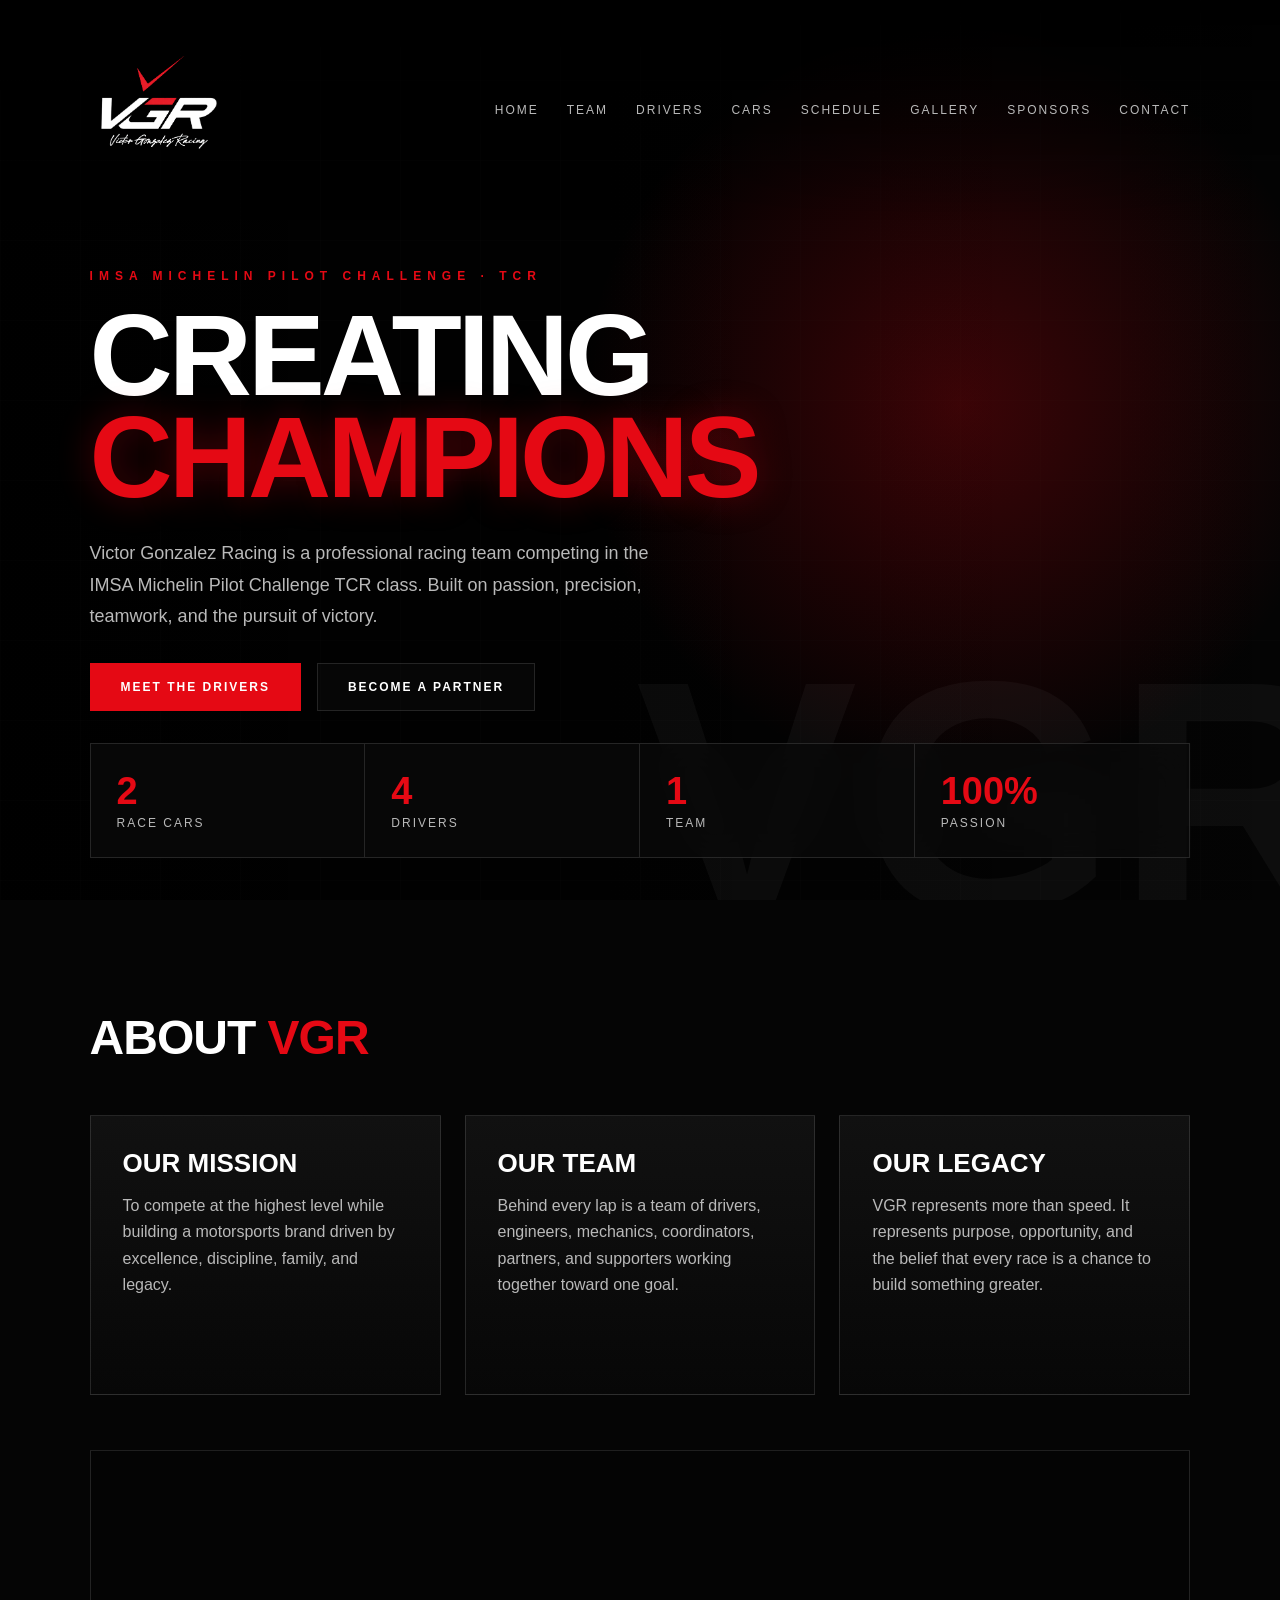
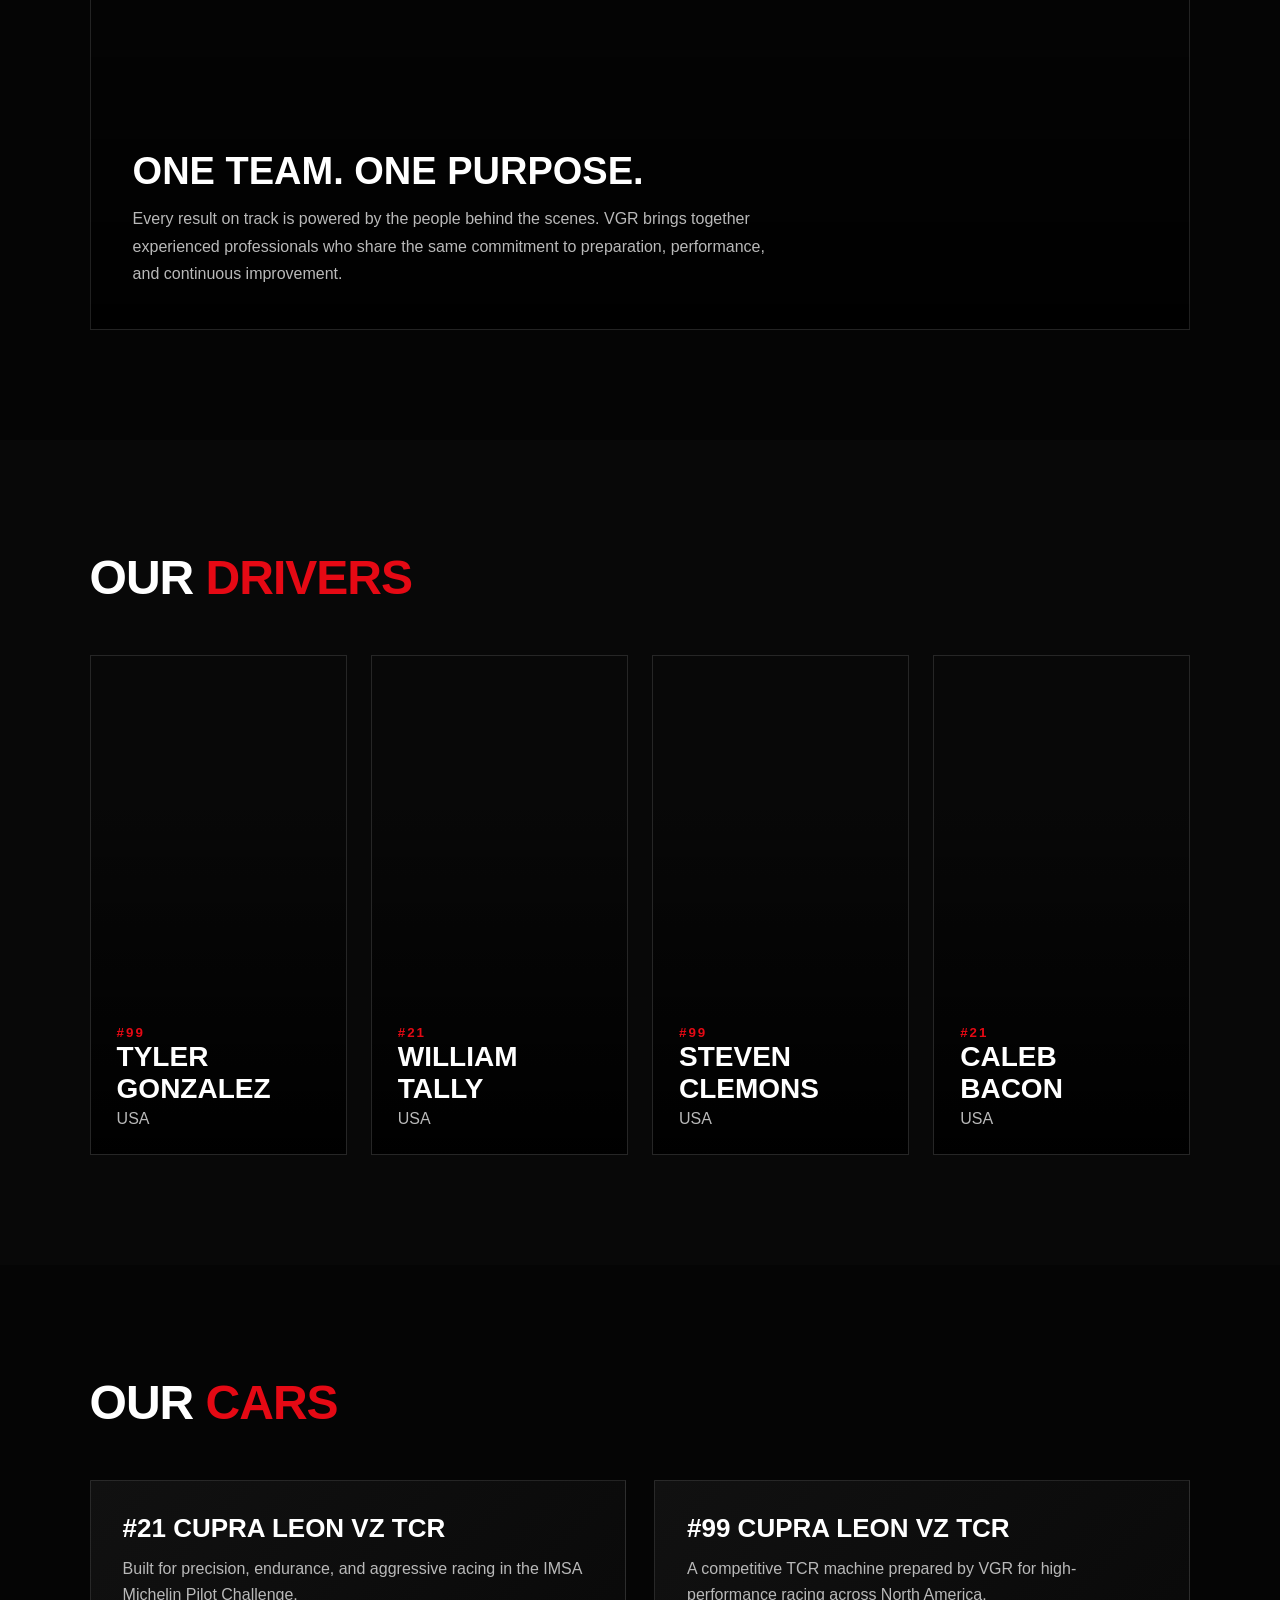
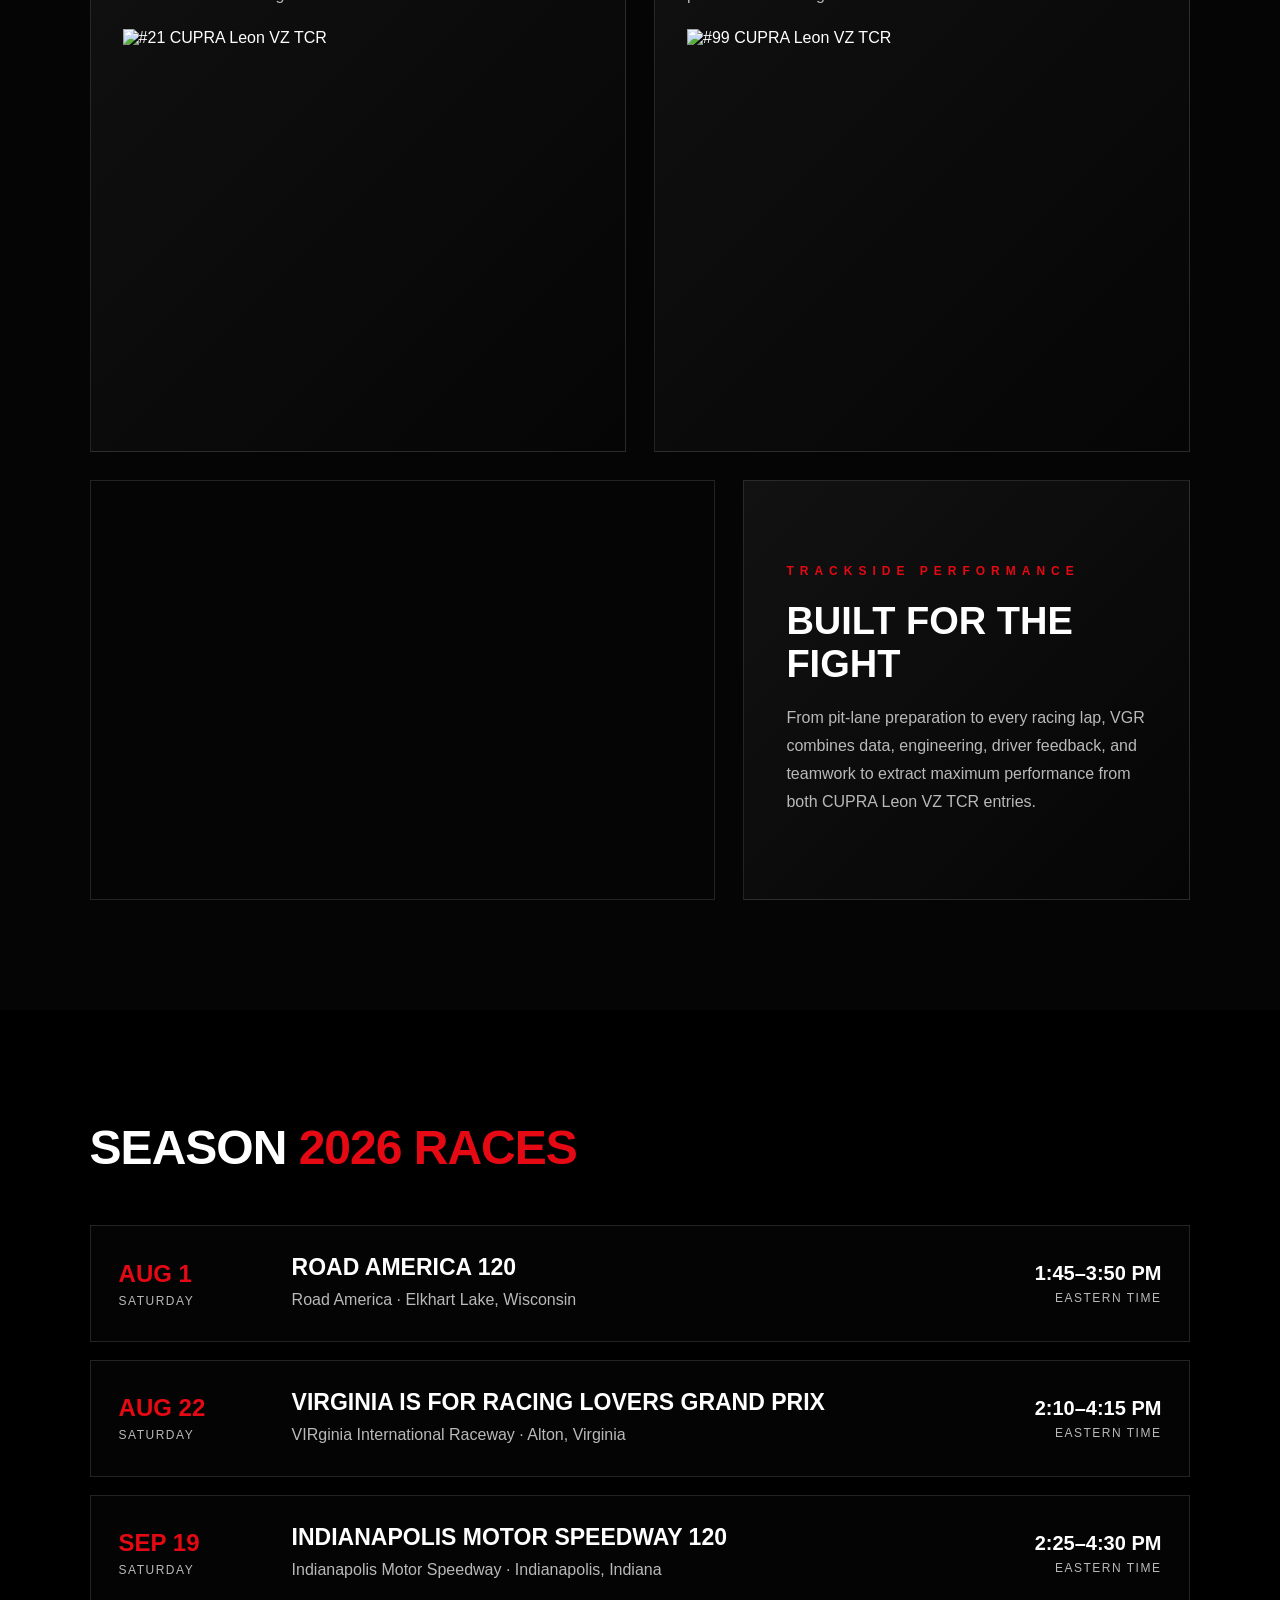
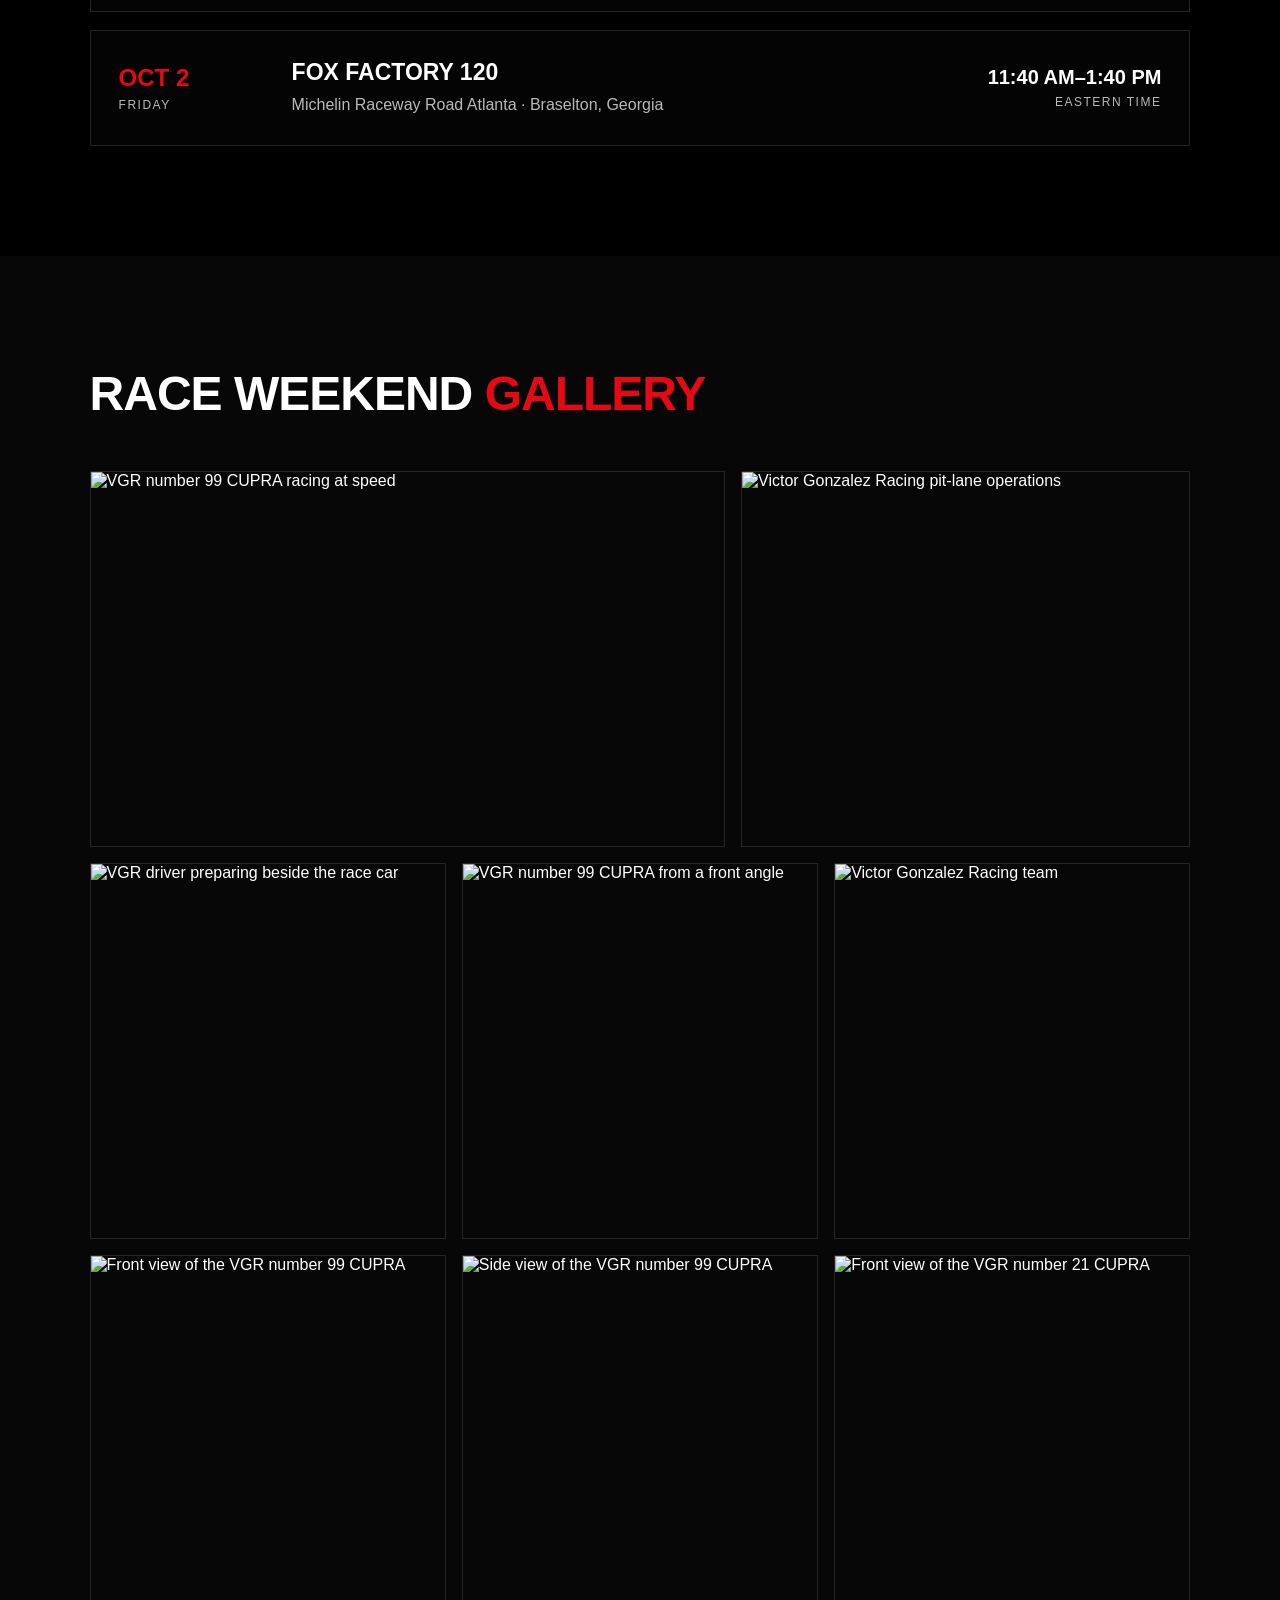
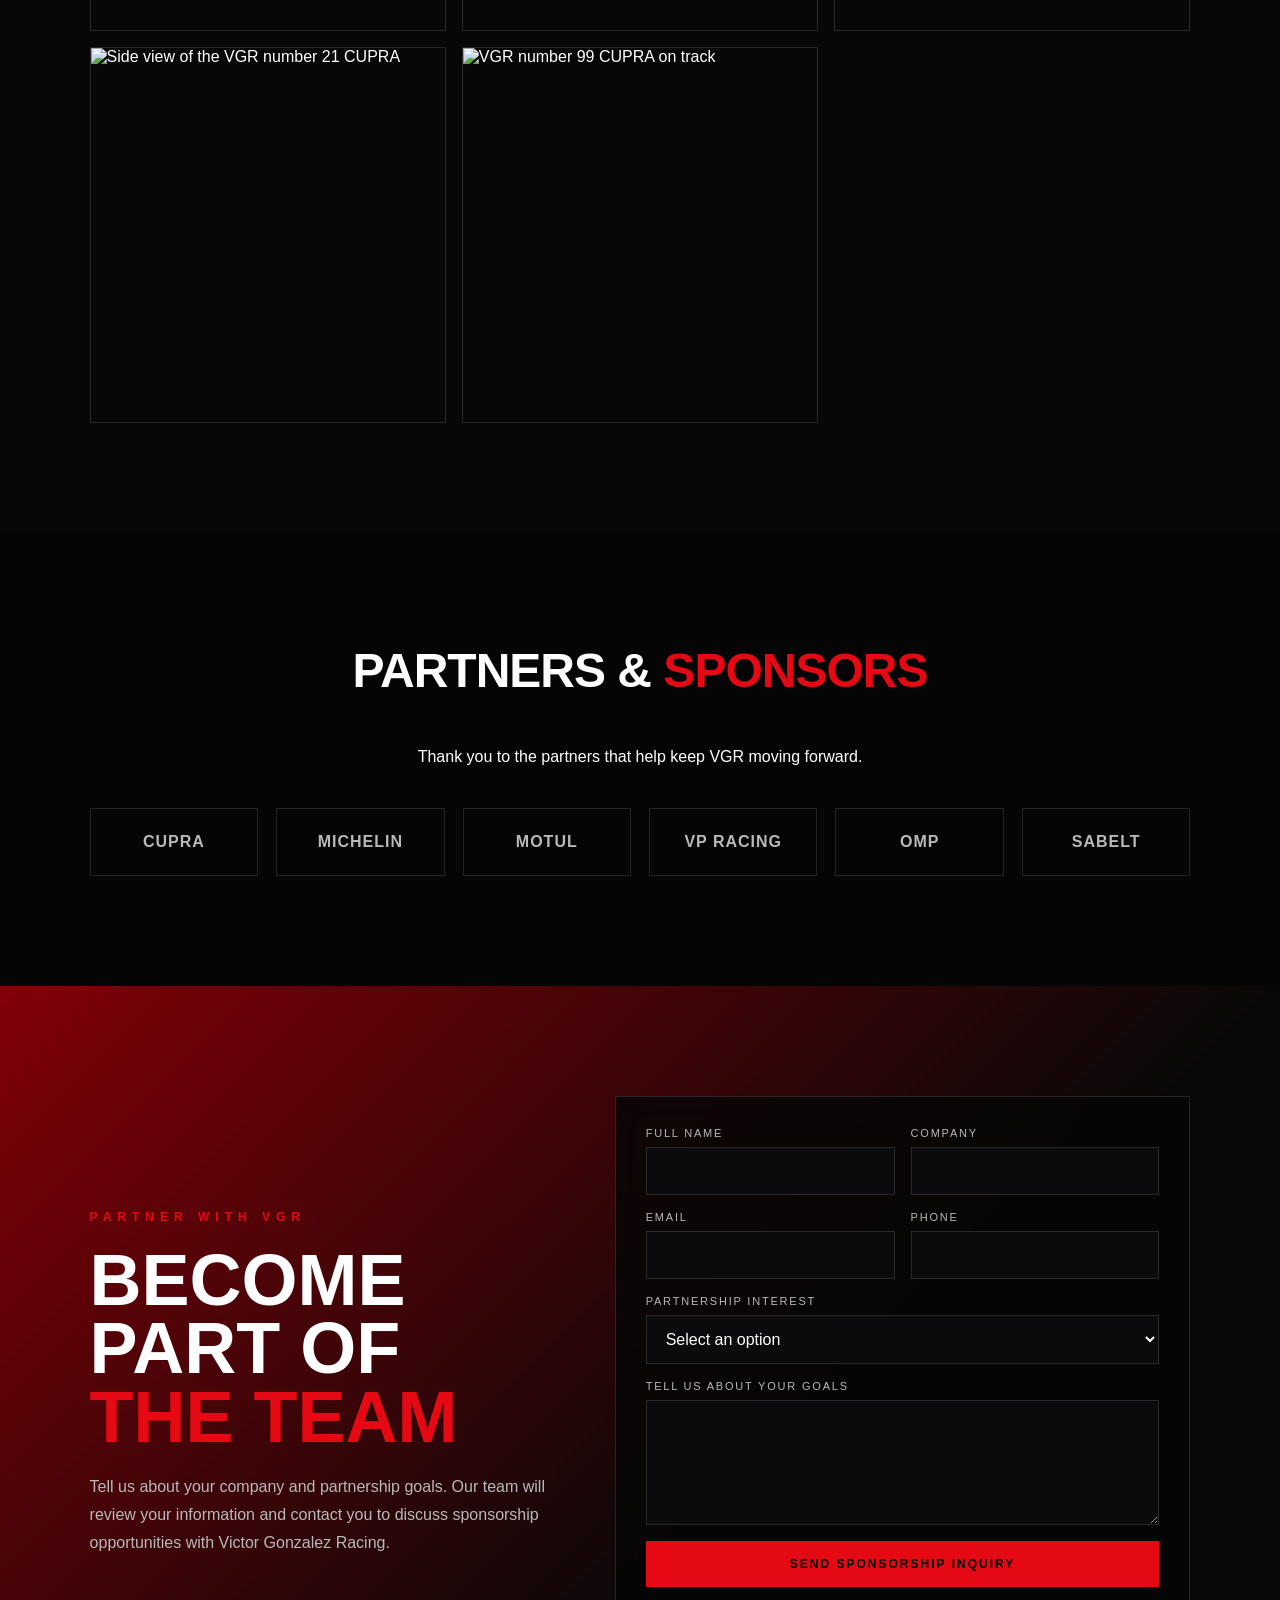
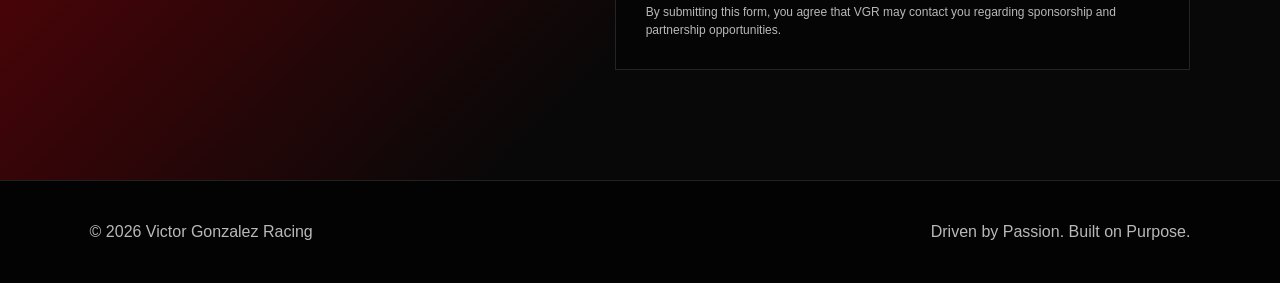
==== index.html @ e585c1ac "Add complete VGR website" ====
<!DOCTYPE html>
<html lang="en">
<head>
  <meta charset="UTF-8" />
  <meta name="viewport" content="width=device-width, initial-scale=1.0" />
  <title>Victor Gonzalez Racing | VGR</title>

  <style>
    :root {
      --black: #050505;
      --dark: #0b0b0d;
      --red: #e50914;
      --red-dark: #8b0008;
      --white: #ffffff;
      --gray: #b9b9b9;
      --line: rgba(255,255,255,0.12);
    }

    * { margin: 0; padding: 0; box-sizing: border-box; }
    html { scroll-behavior: smooth; }
    body {
      font-family: Arial, Helvetica, sans-serif;
      background: var(--black);
      color: var(--white);
      overflow-x: hidden;
    }
    a { color: inherit; text-decoration: none; }
    img { display: block; max-width: 100%; }

    .navbar {
      position: fixed;
      top: 0;
      left: 0;
      width: 100%;
      z-index: 1000;
      display: flex;
      justify-content: space-between;
      align-items: center;
      padding: 26px 7%;
      background: linear-gradient(to bottom, rgba(0,0,0,.85), transparent);
      transition: .35s ease;
    }

    .navbar.scrolled {
      padding: 14px 7%;
      background: rgba(5,5,5,.78);
      backdrop-filter: blur(18px);
      border-bottom: 1px solid var(--line);
    }

    .logo img { width: 135px; height: auto; transition: .35s ease; }
    .navbar.scrolled .logo img { width: 95px; }

    .nav-links {
      display: flex;
      gap: 28px;
      font-size: 12px;
      letter-spacing: 2px;
      text-transform: uppercase;
      color: var(--gray);
    }

    .nav-links a { position: relative; transition: .3s ease; }
    .nav-links a::after {
      content: "";
      position: absolute;
      left: 0;
      bottom: -8px;
      width: 0;
      height: 2px;
      background: var(--red);
      transition: .3s ease;
    }
    .nav-links a:hover { color: var(--white); }
    .nav-links a:hover::after { width: 100%; }

    .hero {
      min-height: 100vh;
      position: relative;
      display: flex;
      align-items: center;
      padding: 0 7%;
      overflow: hidden;
      background:
        radial-gradient(circle at 75% 45%, rgba(229,9,20,.25), transparent 35%),
        linear-gradient(90deg, rgba(0,0,0,.98) 0%, rgba(0,0,0,.82) 45%, rgba(0,0,0,.28) 100%),
        url("IMAGES/car-99-speed.jpeg") center/cover no-repeat;
    }

    .hero::before {
      content: "";
      position: absolute;
      inset: 0;
      background-image:
        linear-gradient(rgba(255,255,255,.03) 1px, transparent 1px),
        linear-gradient(90deg, rgba(255,255,255,.03) 1px, transparent 1px);
      background-size: 80px 80px;
      opacity: .25;
      z-index: 1;
    }

    .hero::after {
      content: "VGR";
      position: absolute;
      right: -6%;
      bottom: -10%;
      font-size: 26vw;
      font-weight: 900;
      color: rgba(255,255,255,.035);
      z-index: 1;
    }

    .hero-content { position: relative; z-index: 3; max-width: 760px; padding-top: 80px; }
    .eyebrow {
      color: var(--red);
      letter-spacing: 6px;
      font-size: 12px;
      font-weight: 800;
      text-transform: uppercase;
      margin-bottom: 22px;
    }

    h1 {
      font-size: clamp(58px, 9vw, 124px);
      line-height: .88;
      text-transform: uppercase;
      font-weight: 900;
      letter-spacing: -4px;
    }
    h1 span {
      color: var(--red);
      display: block;
      text-shadow: 0 0 35px rgba(229,9,20,.35);
    }

    .hero p {
      margin: 30px 0;
      max-width: 590px;
      color: var(--gray);
      font-size: 18px;
      line-height: 1.75;
    }

    .buttons { display: flex; gap: 16px; flex-wrap: wrap; }
    .btn {
      padding: 16px 30px;
      border: 1px solid var(--red);
      background: var(--red);
      text-transform: uppercase;
      font-size: 12px;
      letter-spacing: 2px;
      font-weight: 800;
      transition: .3s ease;
    }
    .btn.secondary { background: rgba(255,255,255,.02); border-color: var(--line); }
    .btn:hover { transform: translateY(-3px); box-shadow: 0 0 35px rgba(229,9,20,.45); }

    .stats {
      position: absolute;
      bottom: 42px;
      left: 7%;
      right: 7%;
      z-index: 3;
      display: grid;
      grid-template-columns: repeat(4, 1fr);
      background: rgba(10,10,10,.72);
      border: 1px solid var(--line);
      backdrop-filter: blur(18px);
    }
    .stat { padding: 26px; border-right: 1px solid var(--line); }
    .stat:last-child { border-right: none; }
    .stat strong { font-size: 38px; color: var(--red); display: block; }
    .stat span { font-size: 12px; color: var(--gray); text-transform: uppercase; letter-spacing: 2px; }

    section { padding: 110px 7%; position: relative; }
    .section-title { font-size: 48px; text-transform: uppercase; margin-bottom: 50px; letter-spacing: -1px; }
    .section-title span { color: var(--red); }

    .grid { display: grid; grid-template-columns: repeat(3, 1fr); gap: 24px; }
    .card {
      background: linear-gradient(180deg, #111, #070707);
      border: 1px solid var(--line);
      padding: 32px;
      min-height: 280px;
      position: relative;
      overflow: hidden;
      transition: .35s ease;
    }
    .card:hover { transform: translateY(-8px); border-color: var(--red); }
    .card::before {
      content: "";
      position: absolute;
      inset: 0;
      background: radial-gradient(circle at top right, rgba(229,9,20,.35), transparent 42%);
      opacity: 0;
      transition: .35s ease;
    }
    .card:hover::before { opacity: 1; }
    .card h3, .card p { position: relative; z-index: 2; }
    .card h3 { font-size: 26px; text-transform: uppercase; margin-bottom: 14px; }
    .card p { color: var(--gray); line-height: 1.65; }

    .team-feature {
      margin-top: 55px;
      min-height: 480px;
      border: 1px solid var(--line);
      position: relative;
      overflow: hidden;
      display: flex;
      align-items: flex-end;
      background:
        linear-gradient(to top, rgba(0,0,0,.96), rgba(0,0,0,.15) 70%),
        url("IMAGES/vgr-team.jpeg") center/cover no-repeat;
    }
    .team-feature-content { position: relative; z-index: 2; padding: 42px; max-width: 720px; }
    .team-feature-content h3 { font-size: 38px; text-transform: uppercase; margin-bottom: 12px; }
    .team-feature-content p { color: var(--gray); line-height: 1.7; }

    .drivers { background: #080808; }
    .drivers .grid { grid-template-columns: repeat(4, 1fr); }
    .driver-card {
      min-height: 500px;
      background-size: cover;
      background-position: center top;
      display: flex;
      align-items: flex-end;
      padding: 26px;
      border: 1px solid var(--line);
      position: relative;
      overflow: hidden;
      transition: .35s ease;
    }
    .driver-card:hover { transform: scale(1.02); border-color: var(--red); }
    .driver-card::after {
      content: "";
      position: absolute;
      inset: 0;
      background: linear-gradient(to top, rgba(0,0,0,.98), rgba(0,0,0,.05) 70%);
    }
    .driver-info { position: relative; z-index: 2; }
    .driver-info small { color: var(--red); font-weight: 900; letter-spacing: 2px; }
    .driver-info h3 { font-size: 28px; text-transform: uppercase; }
    .driver-info p { color: var(--gray); margin-top: 5px; }

    .cars { display: grid; grid-template-columns: 1fr 1fr; gap: 28px; }
    .car-box {
      background: linear-gradient(135deg, #111, #050505);
      border: 1px solid var(--line);
      padding: 32px;
      overflow: hidden;
    }
    .car-box h3 { font-size: 26px; text-transform: uppercase; margin-bottom: 12px; }
    .car-box p { color: var(--gray); line-height: 1.6; }
    .car-box img { width: 100%; height: 390px; object-fit: cover; margin-top: 22px; transition: .35s ease; }
    .car-box:hover img { transform: scale(1.04); }

    .race-feature {
      margin-top: 28px;
      display: grid;
      grid-template-columns: 1.4fr 1fr;
      gap: 28px;
    }
    .race-feature-image, .race-feature-copy { border: 1px solid var(--line); min-height: 420px; }
    .race-feature-image {
      background: url("IMAGES/vgr-pit-lane.jpeg") center/cover no-repeat;
    }
    .race-feature-copy {
      padding: 42px;
      display: flex;
      flex-direction: column;
      justify-content: center;
      background: linear-gradient(135deg, #121212, #050505);
    }
    .race-feature-copy h3 { font-size: 38px; text-transform: uppercase; margin-bottom: 18px; }
    .race-feature-copy p { color: var(--gray); line-height: 1.75; }

    .schedule {
      background:
        linear-gradient(rgba(0,0,0,.90), rgba(0,0,0,.94)),
        url("IMAGES/car-99-track.jpeg") center/cover no-repeat;
    }
    .schedule-list { display: grid; gap: 18px; }
    .race-row {
      display: grid;
      grid-template-columns: 145px 1fr 190px;
      gap: 28px;
      padding: 28px;
      border: 1px solid var(--line);
      align-items: center;
      background: rgba(6,6,6,.72);
      backdrop-filter: blur(12px);
      transition: .3s ease;
    }
    .race-row:hover { border-color: var(--red); transform: translateY(-3px); }
    .race-date strong { display: block; color: var(--red); font-size: 24px; text-transform: uppercase; }
    .race-date span { display: block; margin-top: 6px; color: var(--gray); font-size: 12px; letter-spacing: 1.5px; text-transform: uppercase; }
    .race-row h4 { font-size: 23px; text-transform: uppercase; margin-bottom: 7px; }
    .race-row p { color: var(--gray); line-height: 1.55; }
    .race-time { text-align: right; }
    .race-time strong { display: block; font-size: 20px; }
    .race-time span { display: block; color: var(--gray); margin-top: 6px; font-size: 12px; letter-spacing: 1.5px; text-transform: uppercase; }

    .gallery { background: #070707; }
    .gallery-grid {
      display: grid;
      grid-template-columns: repeat(12, 1fr);
      grid-auto-rows: 180px;
      gap: 16px;
    }
    .gallery-item { overflow: hidden; border: 1px solid var(--line); position: relative; }
    .gallery-item img { width: 100%; height: 100%; object-fit: cover; transition: .45s ease; }
    .gallery-item:hover img { transform: scale(1.06); }
    .gallery-item.large { grid-column: span 7; grid-row: span 2; }
    .gallery-item.medium { grid-column: span 5; grid-row: span 2; }
    .gallery-item.small { grid-column: span 4; grid-row: span 2; }

    .sponsors { text-align: center; }
    .sponsor-grid { display: grid; grid-template-columns: repeat(6, 1fr); gap: 18px; margin-top: 42px; }
    .sponsor {
      padding: 24px;
      border: 1px solid var(--line);
      color: var(--gray);
      text-transform: uppercase;
      font-weight: 800;
      letter-spacing: 1px;
      transition: .3s ease;
    }
    .sponsor:hover { color: var(--white); border-color: var(--red); background: rgba(229,9,20,.08); }

    .cta {
      background:
        linear-gradient(135deg, rgba(139,0,8,.93), rgba(8,8,8,.96) 62%),
        url("IMAGES/Pilot-side.jpeg") center/cover no-repeat;
    }
    .sponsor-form-wrap {
      display: grid;
      grid-template-columns: .9fr 1.1fr;
      gap: 54px;
      align-items: center;
      max-width: 1180px;
      margin: 0 auto;
    }
    .sponsor-form-copy h2 { font-size: clamp(42px, 6vw, 72px); line-height: .95; text-transform: uppercase; margin-bottom: 22px; }
    .sponsor-form-copy h2 span { color: var(--red); }
    .sponsor-form-copy p { color: var(--gray); max-width: 560px; line-height: 1.75; }
    .sponsor-form {
      display: grid;
      grid-template-columns: 1fr 1fr;
      gap: 16px;
      padding: 30px;
      background: rgba(5,5,5,.80);
      border: 1px solid var(--line);
      backdrop-filter: blur(16px);
    }
    .form-group { display: flex; flex-direction: column; gap: 8px; text-align: left; }
    .form-group.full { grid-column: 1 / -1; }
    .form-group label { font-size: 11px; letter-spacing: 1.8px; text-transform: uppercase; color: var(--gray); }
    .form-group input, .form-group select, .form-group textarea {
      width: 100%;
      border: 1px solid var(--line);
      background: #0b0b0d;
      color: var(--white);
      padding: 14px 15px;
      font: inherit;
      outline: none;
      transition: .25s ease;
    }
    .form-group textarea { min-height: 125px; resize: vertical; }
    .form-group input:focus, .form-group select:focus, .form-group textarea:focus { border-color: var(--red); box-shadow: 0 0 0 3px rgba(229,9,20,.12); }
    .sponsor-form button { grid-column: 1 / -1; cursor: pointer; border: none; }
    .form-note { grid-column: 1 / -1; color: var(--gray); font-size: 12px; line-height: 1.5; text-align: left; }

    footer {
      padding: 42px 7%;
      border-top: 1px solid var(--line);
      color: var(--gray);
      display: flex;
      justify-content: space-between;
      flex-wrap: wrap;
      gap: 20px;
      background: #030303;
    }

    @media (max-width: 1150px) {
      .drivers .grid { grid-template-columns: repeat(2, 1fr); }
      .sponsor-grid { grid-template-columns: repeat(3, 1fr); }
    }

    @media (max-width: 900px) {
      .nav-links { display: none; }
      .logo img { width: 115px; }
      .stats, .grid, .cars, .sponsor-grid, .race-feature, .sponsor-form-wrap { grid-template-columns: 1fr; }
      .stats { position: relative; left: auto; right: auto; bottom: auto; margin-top: 60px; }
      .hero { padding-top: 120px; align-items: flex-start; }
      .race-row { grid-template-columns: 1fr; gap: 12px; }
      .race-time { text-align: left; }
      .cta h2 { font-size: 40px; }
      .gallery-grid { grid-template-columns: 1fr; grid-auto-rows: 300px; }
      .gallery-item.large, .gallery-item.medium, .gallery-item.small { grid-column: auto; grid-row: auto; }
    }

    @media (max-width: 650px) {
      section { padding: 80px 6%; }
      .drivers .grid { grid-template-columns: 1fr; }
      .driver-card { min-height: 520px; }
      .section-title { font-size: 38px; }
      .team-feature-content, .race-feature-copy { padding: 28px; }
      .sponsor-form { grid-template-columns: 1fr; padding: 22px; }
      .form-group.full, .sponsor-form button, .form-note { grid-column: auto; }
      .car-box img { height: 280px; }
    }
  </style>
</head>

<body>
  <nav class="navbar" id="navbar">
    <div class="logo">
      <img src="IMAGES/vgr-images-white.png" alt="Victor Gonzalez Racing Logo">
    </div>
    <div class="nav-links">
      <a href="#">Home</a>
      <a href="#team">Team</a>
      <a href="#drivers">Drivers</a>
      <a href="#cars">Cars</a>
      <a href="#schedule">Schedule</a>
      <a href="#gallery">Gallery</a>
      <a href="#sponsors">Sponsors</a>
      <a href="#contact">Contact</a>
    </div>
  </nav>

  <header class="hero">
    <div class="hero-content">
      <div class="eyebrow">IMSA Michelin Pilot Challenge · TCR</div>
      <h1>Creating <span>Champions</span></h1>
      <p>
        Victor Gonzalez Racing is a professional racing team competing in the IMSA Michelin Pilot Challenge TCR class.
        Built on passion, precision, teamwork, and the pursuit of victory.
      </p>
      <div class="buttons">
        <a href="#drivers" class="btn">Meet the Drivers</a>
        <a href="#sponsors" class="btn secondary">Become a Partner</a>
      </div>
    </div>

    <div class="stats">
      <div class="stat"><strong>2</strong><span>Race Cars</span></div>
      <div class="stat"><strong>4</strong><span>Drivers</span></div>
      <div class="stat"><strong>1</strong><span>Team</span></div>
      <div class="stat"><strong>100%</strong><span>Passion</span></div>
    </div>
  </header>

  <section id="team">
    <h2 class="section-title">About <span>VGR</span></h2>
    <div class="grid">
      <div class="card">
        <h3>Our Mission</h3>
        <p>To compete at the highest level while building a motorsports brand driven by excellence, discipline, family, and legacy.</p>
      </div>
      <div class="card">
        <h3>Our Team</h3>
        <p>Behind every lap is a team of drivers, engineers, mechanics, coordinators, partners, and supporters working together toward one goal.</p>
      </div>
      <div class="card">
        <h3>Our Legacy</h3>
        <p>VGR represents more than speed. It represents purpose, opportunity, and the belief that every race is a chance to build something greater.</p>
      </div>
    </div>

    <div class="team-feature">
      <div class="team-feature-content">
        <h3>One Team. One Purpose.</h3>
        <p>Every result on track is powered by the people behind the scenes. VGR brings together experienced professionals who share the same commitment to preparation, performance, and continuous improvement.</p>
      </div>
    </div>
  </section>

  <section class="drivers" id="drivers">
    <h2 class="section-title">Our <span>Drivers</span></h2>
    <div class="grid">
      <div class="driver-card" style="background-image:url('IMAGES/tyler-gonzalez.jpeg')">
        <div class="driver-info"><small>#99</small><h3>Tyler Gonzalez</h3><p>USA</p></div>
      </div>
      <div class="driver-card" style="background-image:url('IMAGES/william-tally.jpeg')">
        <div class="driver-info"><small>#21</small><h3>William Tally</h3><p>USA</p></div>
      </div>
      <div class="driver-card" style="background-image:url('IMAGES/steven-clemons.jpeg')">
        <div class="driver-info"><small>#99</small><h3>Steven Clemons</h3><p>USA</p></div>
      </div>
      <div class="driver-card" style="background-image:url('IMAGES/caleb-bacon.jpeg')">
        <div class="driver-info"><small>#21</small><h3>Caleb Bacon</h3><p>USA</p></div>
      </div>
    </div>
  </section>

  <section id="cars">
    <h2 class="section-title">Our <span>Cars</span></h2>
    <div class="cars">
      <div class="car-box">
        <h3>#21 CUPRA Leon VZ TCR</h3>
        <p>Built for precision, endurance, and aggressive racing in the IMSA Michelin Pilot Challenge.</p>
        <img src="IMAGES/car-21-side.jpeg" alt="#21 CUPRA Leon VZ TCR">
      </div>
      <div class="car-box">
        <h3>#99 CUPRA Leon VZ TCR</h3>
        <p>A competitive TCR machine prepared by VGR for high-performance racing across North America.</p>
        <img src="IMAGES/car-99-side.jpeg" alt="#99 CUPRA Leon VZ TCR">
      </div>
    </div>

    <div class="race-feature">
      <div class="race-feature-image"></div>
      <div class="race-feature-copy">
        <div class="eyebrow">Trackside Performance</div>
        <h3>Built for the Fight</h3>
        <p>From pit-lane preparation to every racing lap, VGR combines data, engineering, driver feedback, and teamwork to extract maximum performance from both CUPRA Leon VZ TCR entries.</p>
      </div>
    </div>
  </section>

  <section class="schedule" id="schedule">
    <h2 class="section-title">Season <span>2026 Races</span></h2>
    <div class="schedule-list">
      <div class="race-row">
        <div class="race-date"><strong>Aug 1</strong><span>Saturday</span></div>
        <div><h4>Road America 120</h4><p>Road America · Elkhart Lake, Wisconsin</p></div>
        <div class="race-time"><strong>1:45–3:50 PM</strong><span>Eastern Time</span></div>
      </div>
      <div class="race-row">
        <div class="race-date"><strong>Aug 22</strong><span>Saturday</span></div>
        <div><h4>VIRginia Is For Racing Lovers Grand Prix</h4><p>VIRginia International Raceway · Alton, Virginia</p></div>
        <div class="race-time"><strong>2:10–4:15 PM</strong><span>Eastern Time</span></div>
      </div>
      <div class="race-row">
        <div class="race-date"><strong>Sep 19</strong><span>Saturday</span></div>
        <div><h4>Indianapolis Motor Speedway 120</h4><p>Indianapolis Motor Speedway · Indianapolis, Indiana</p></div>
        <div class="race-time"><strong>2:25–4:30 PM</strong><span>Eastern Time</span></div>
      </div>
      <div class="race-row">
        <div class="race-date"><strong>Oct 2</strong><span>Friday</span></div>
        <div><h4>FOX Factory 120</h4><p>Michelin Raceway Road Atlanta · Braselton, Georgia</p></div>
        <div class="race-time"><strong>11:40 AM–1:40 PM</strong><span>Eastern Time</span></div>
      </div>
    </div>
  </section>

  <section class="gallery" id="gallery">
    <h2 class="section-title">Race Weekend <span>Gallery</span></h2>
    <div class="gallery-grid">
      <div class="gallery-item large"><img src="IMAGES/car-99-speed.jpeg" alt="VGR number 99 CUPRA racing at speed"></div>
      <div class="gallery-item medium"><img src="IMAGES/vgr-pit-lane.jpeg" alt="Victor Gonzalez Racing pit-lane operations"></div>
      <div class="gallery-item small"><img src="IMAGES/Pilot-side.jpeg" alt="VGR driver preparing beside the race car"></div>
      <div class="gallery-item small"><img src="IMAGES/car-99-angle.jpeg" alt="VGR number 99 CUPRA from a front angle"></div>
      <div class="gallery-item small"><img src="IMAGES/vgr-team.jpeg" alt="Victor Gonzalez Racing team"></div>
      <div class="gallery-item small"><img src="IMAGES/car-99-front.jpeg" alt="Front view of the VGR number 99 CUPRA"></div>
      <div class="gallery-item small"><img src="IMAGES/car-99-side.jpeg" alt="Side view of the VGR number 99 CUPRA"></div>
      <div class="gallery-item small"><img src="IMAGES/car-21-front.jpeg" alt="Front view of the VGR number 21 CUPRA"></div>
      <div class="gallery-item small"><img src="IMAGES/car-21-side.jpeg" alt="Side view of the VGR number 21 CUPRA"></div>
      <div class="gallery-item small"><img src="IMAGES/car-99-track.jpeg" alt="VGR number 99 CUPRA on track"></div>
     
    </div>
  </section>

  <section class="sponsors" id="sponsors">
    <h2 class="section-title">Partners & <span>Sponsors</span></h2>
    <p>Thank you to the partners that help keep VGR moving forward.</p>
    <div class="sponsor-grid">
      <div class="sponsor">CUPRA</div>
      <div class="sponsor">Michelin</div>
      <div class="sponsor">MOTUL</div>
      <div class="sponsor">VP Racing</div>
      <div class="sponsor">OMP</div>
      <div class="sponsor">Sabelt</div>
    </div>
  </section>

  <section class="cta" id="contact">
    <div class="sponsor-form-wrap">
      <div class="sponsor-form-copy">
        <div class="eyebrow">Partner With VGR</div>
        <h2>Become Part of <span>the Team</span></h2>
        <p>Tell us about your company and partnership goals. Our team will review your information and contact you to discuss sponsorship opportunities with Victor Gonzalez Racing.</p>
      </div>

      <form class="sponsor-form" action="https://formsubmit.co/toledomarisol@sleepnetpr.com" method="POST">
        <input type="hidden" name="_subject" value="New VGR Sponsorship Inquiry">
        <input type="hidden" name="_template" value="table">
        <input type="hidden" name="_captcha" value="true">
        <input type="text" name="_honey" style="display:none">

        <div class="form-group">
          <label for="name">Full Name</label>
          <input id="name" name="Full Name" type="text" required>
        </div>

        <div class="form-group">
          <label for="company">Company</label>
          <input id="company" name="Company" type="text" required>
        </div>

        <div class="form-group">
          <label for="email">Email</label>
          <input id="email" name="Email" type="email" required>
        </div>

        <div class="form-group">
          <label for="phone">Phone</label>
          <input id="phone" name="Phone" type="tel">
        </div>

        <div class="form-group full">
          <label for="interest">Partnership Interest</label>
          <select id="interest" name="Partnership Interest" required>
            <option value="" selected disabled>Select an option</option>
            <option>Team Sponsorship</option>
            <option>Car Branding</option>
            <option>Race Weekend Hospitality</option>
            <option>Content and Social Media Partnership</option>
            <option>Other Partnership Opportunity</option>
          </select>
        </div>

        <div class="form-group full">
          <label for="message">Tell Us About Your Goals</label>
          <textarea id="message" name="Message" required></textarea>
        </div>

        <button type="submit" class="btn">Send Sponsorship Inquiry</button>
        <p class="form-note">By submitting this form, you agree that VGR may contact you regarding sponsorship and partnership opportunities.</p>
      </form>
    </div>
  </section>

  <footer>
    <div>© 2026 Victor Gonzalez Racing</div>
    <div>Driven by Passion. Built on Purpose.</div>
  </footer>

  <script>
    const navbar = document.getElementById("navbar");
    window.addEventListener("scroll", () => {
      navbar.classList.toggle("scrolled", window.scrollY > 60);
    });
  </script>
</body>
</html>
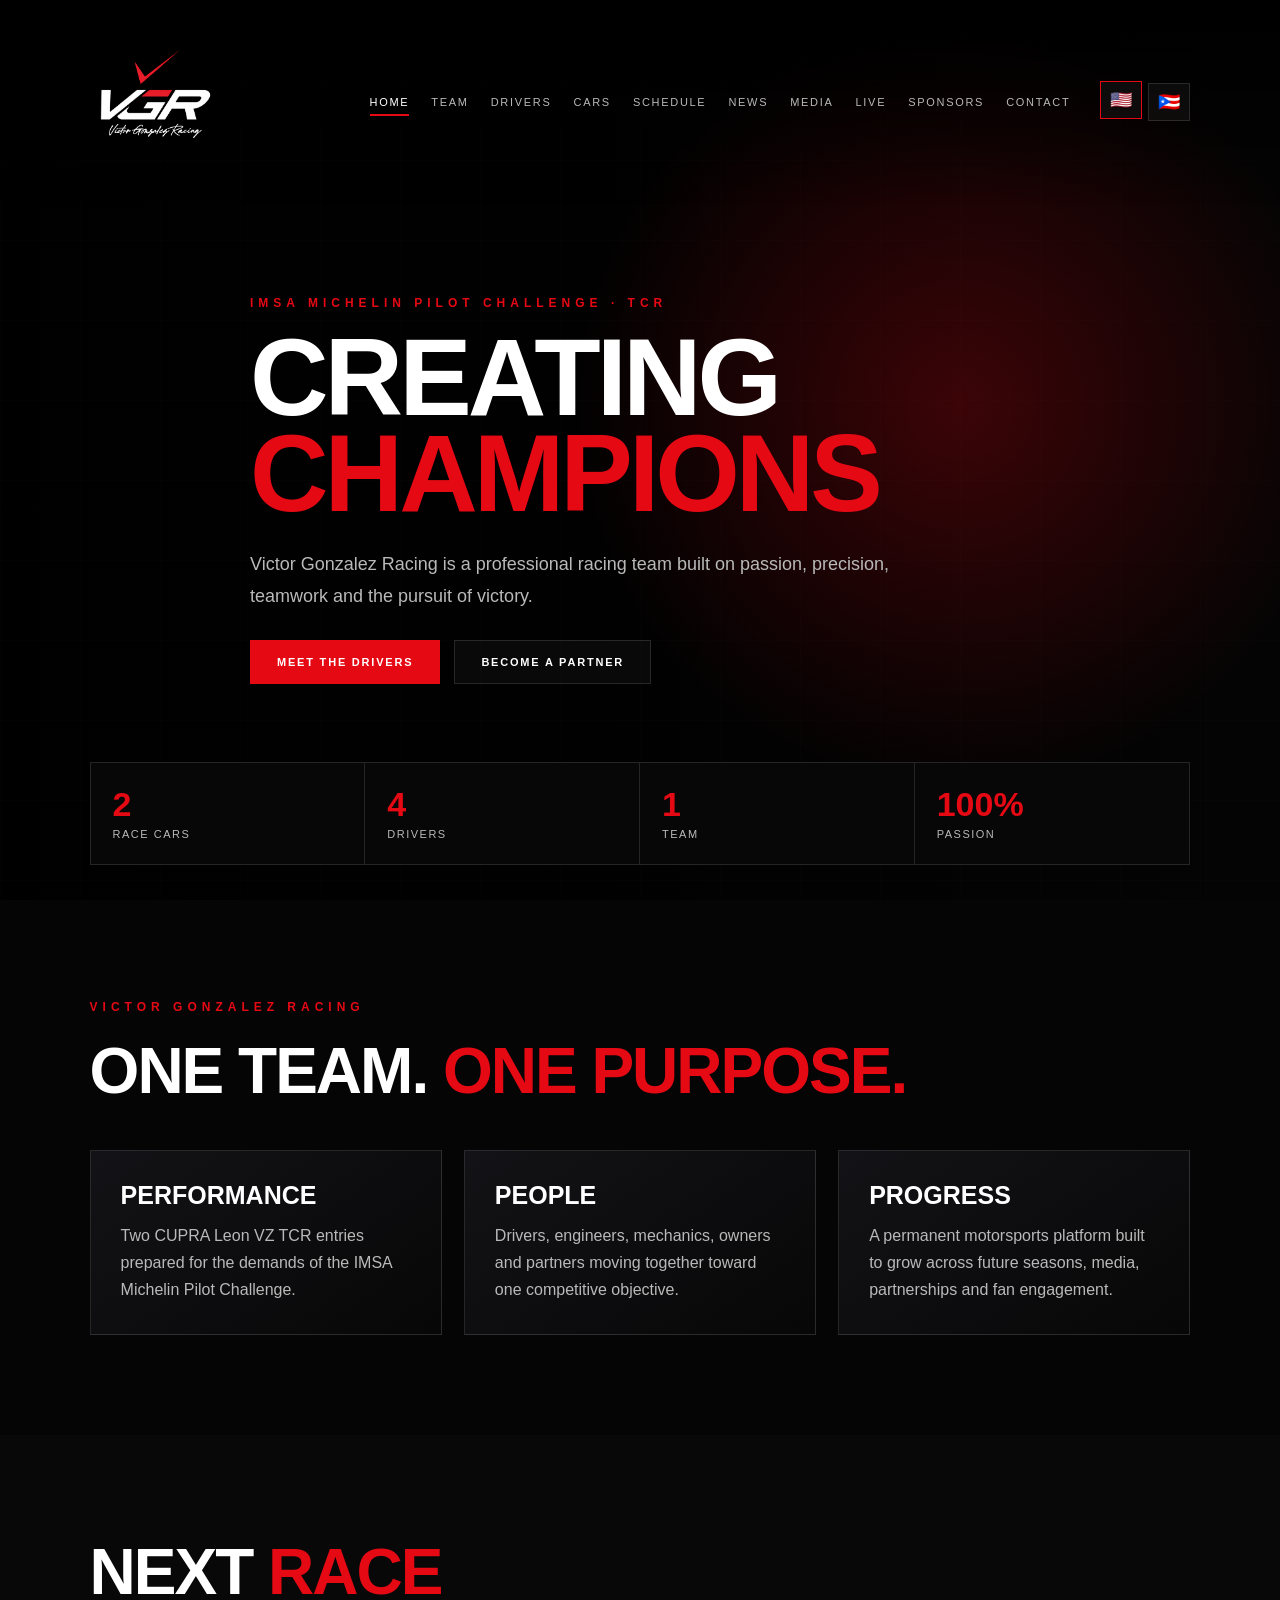
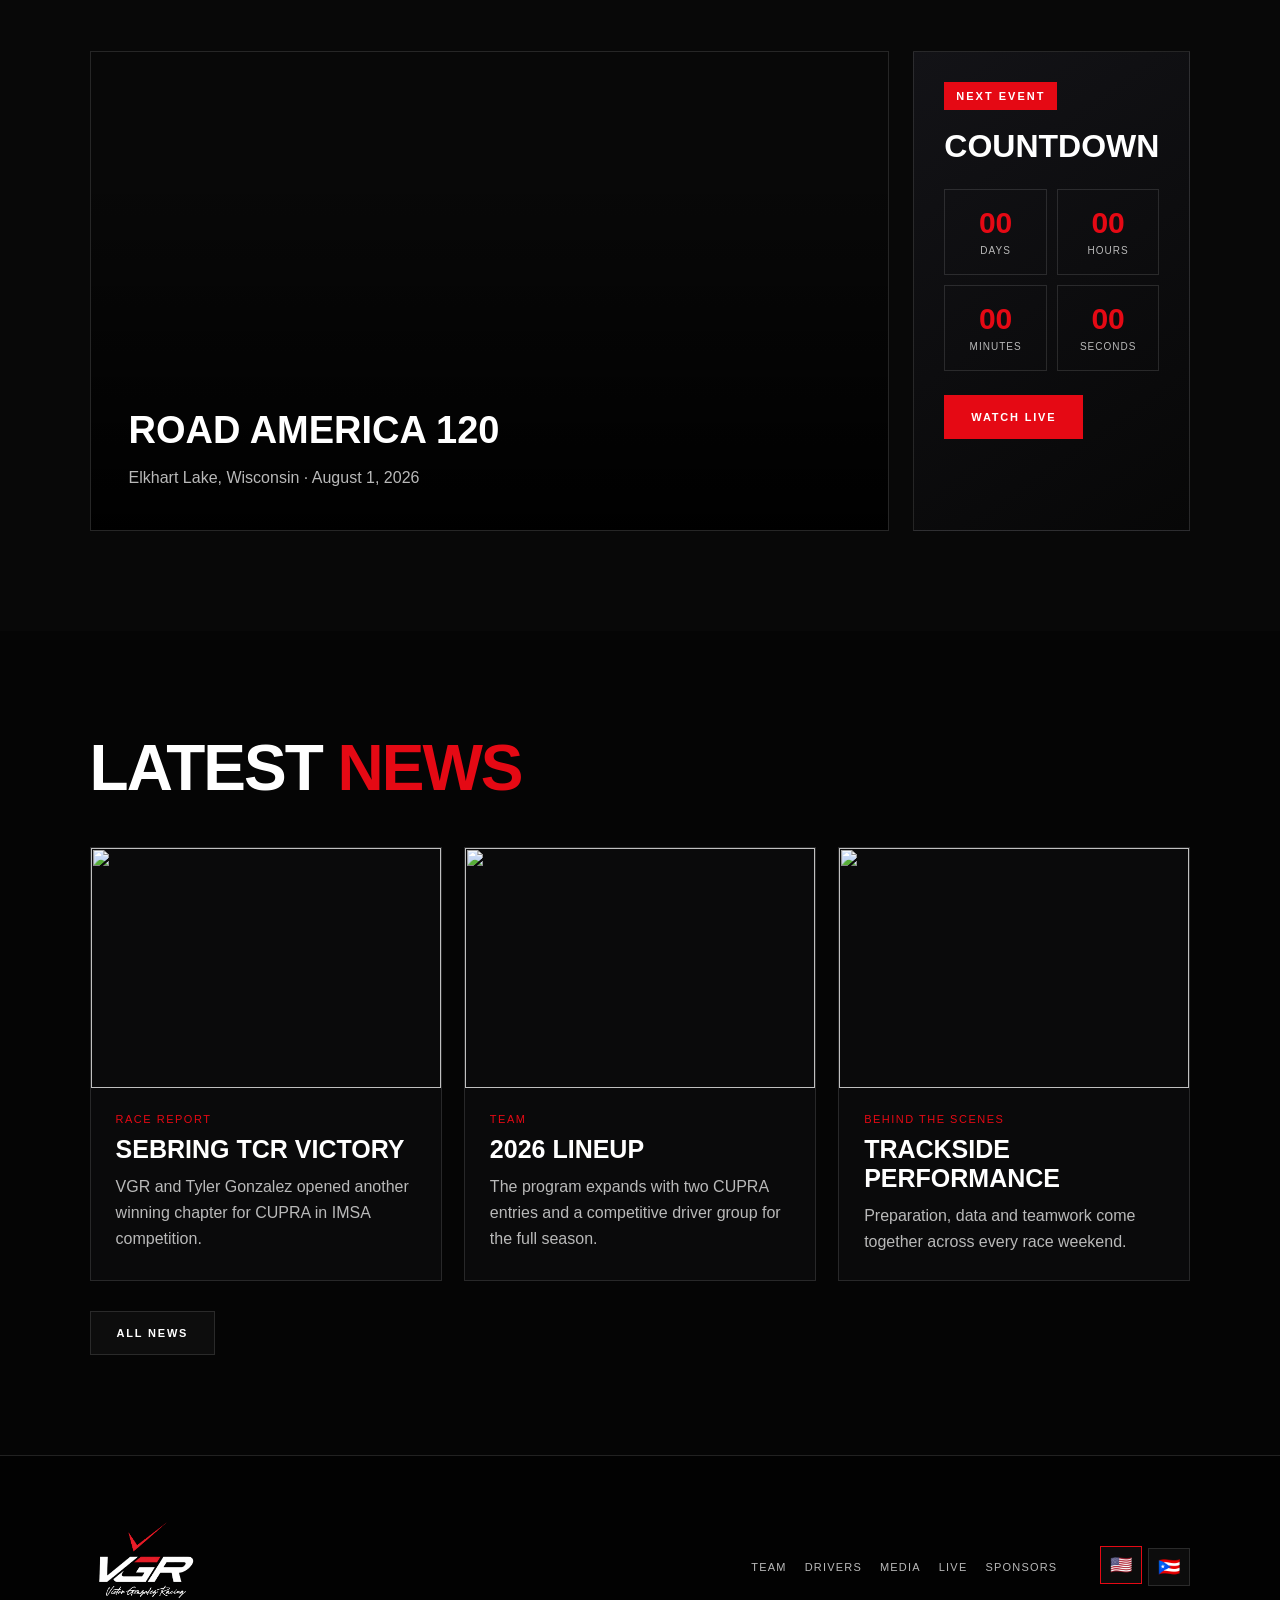
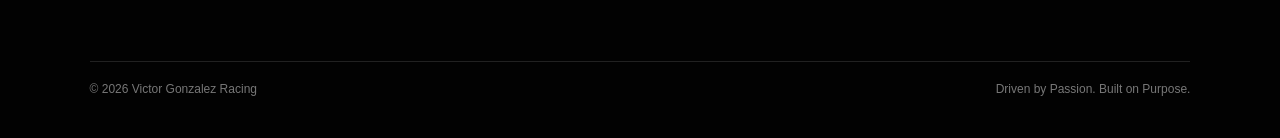
==== commit fb0112bf: "Replace landing page with multipage VGR website Added bilingual pages, drivers, team owners, news, m" ====
--- a/index.html
+++ b/index.html
@@ -1,647 +1,5 @@
-<!DOCTYPE html>
-<html lang="en">
-<head>
-  <meta charset="UTF-8" />
-  <meta name="viewport" content="width=device-width, initial-scale=1.0" />
-  <title>Victor Gonzalez Racing | VGR</title>
-
-  <style>
-    :root {
-      --black: #050505;
-      --dark: #0b0b0d;
-      --red: #e50914;
-      --red-dark: #8b0008;
-      --white: #ffffff;
-      --gray: #b9b9b9;
-      --line: rgba(255,255,255,0.12);
-    }
-
-    * { margin: 0; padding: 0; box-sizing: border-box; }
-    html { scroll-behavior: smooth; }
-    body {
-      font-family: Arial, Helvetica, sans-serif;
-      background: var(--black);
-      color: var(--white);
-      overflow-x: hidden;
-    }
-    a { color: inherit; text-decoration: none; }
-    img { display: block; max-width: 100%; }
-
-    .navbar {
-      position: fixed;
-      top: 0;
-      left: 0;
-      width: 100%;
-      z-index: 1000;
-      display: flex;
-      justify-content: space-between;
-      align-items: center;
-      padding: 26px 7%;
-      background: linear-gradient(to bottom, rgba(0,0,0,.85), transparent);
-      transition: .35s ease;
-    }
-
-    .navbar.scrolled {
-      padding: 14px 7%;
-      background: rgba(5,5,5,.78);
-      backdrop-filter: blur(18px);
-      border-bottom: 1px solid var(--line);
-    }
-
-    .logo img { width: 135px; height: auto; transition: .35s ease; }
-    .navbar.scrolled .logo img { width: 95px; }
-
-    .nav-links {
-      display: flex;
-      gap: 28px;
-      font-size: 12px;
-      letter-spacing: 2px;
-      text-transform: uppercase;
-      color: var(--gray);
-    }
-
-    .nav-links a { position: relative; transition: .3s ease; }
-    .nav-links a::after {
-      content: "";
-      position: absolute;
-      left: 0;
-      bottom: -8px;
-      width: 0;
-      height: 2px;
-      background: var(--red);
-      transition: .3s ease;
-    }
-    .nav-links a:hover { color: var(--white); }
-    .nav-links a:hover::after { width: 100%; }
-
-    .hero {
-      min-height: 100vh;
-      position: relative;
-      display: flex;
-      align-items: center;
-      padding: 0 7%;
-      overflow: hidden;
-      background:
-        radial-gradient(circle at 75% 45%, rgba(229,9,20,.25), transparent 35%),
-        linear-gradient(90deg, rgba(0,0,0,.98) 0%, rgba(0,0,0,.82) 45%, rgba(0,0,0,.28) 100%),
-        url("IMAGES/car-99-speed.jpeg") center/cover no-repeat;
-    }
-
-    .hero::before {
-      content: "";
-      position: absolute;
-      inset: 0;
-      background-image:
-        linear-gradient(rgba(255,255,255,.03) 1px, transparent 1px),
-        linear-gradient(90deg, rgba(255,255,255,.03) 1px, transparent 1px);
-      background-size: 80px 80px;
-      opacity: .25;
-      z-index: 1;
-    }
-
-    .hero::after {
-      content: "VGR";
-      position: absolute;
-      right: -6%;
-      bottom: -10%;
-      font-size: 26vw;
-      font-weight: 900;
-      color: rgba(255,255,255,.035);
-      z-index: 1;
-    }
-
-    .hero-content { position: relative; z-index: 3; max-width: 760px; padding-top: 80px; }
-    .eyebrow {
-      color: var(--red);
-      letter-spacing: 6px;
-      font-size: 12px;
-      font-weight: 800;
-      text-transform: uppercase;
-      margin-bottom: 22px;
-    }
-
-    h1 {
-      font-size: clamp(58px, 9vw, 124px);
-      line-height: .88;
-      text-transform: uppercase;
-      font-weight: 900;
-      letter-spacing: -4px;
-    }
-    h1 span {
-      color: var(--red);
-      display: block;
-      text-shadow: 0 0 35px rgba(229,9,20,.35);
-    }
-
-    .hero p {
-      margin: 30px 0;
-      max-width: 590px;
-      color: var(--gray);
-      font-size: 18px;
-      line-height: 1.75;
-    }
-
-    .buttons { display: flex; gap: 16px; flex-wrap: wrap; }
-    .btn {
-      padding: 16px 30px;
-      border: 1px solid var(--red);
-      background: var(--red);
-      text-transform: uppercase;
-      font-size: 12px;
-      letter-spacing: 2px;
-      font-weight: 800;
-      transition: .3s ease;
-    }
-    .btn.secondary { background: rgba(255,255,255,.02); border-color: var(--line); }
-    .btn:hover { transform: translateY(-3px); box-shadow: 0 0 35px rgba(229,9,20,.45); }
-
-    .stats {
-      position: absolute;
-      bottom: 42px;
-      left: 7%;
-      right: 7%;
-      z-index: 3;
-      display: grid;
-      grid-template-columns: repeat(4, 1fr);
-      background: rgba(10,10,10,.72);
-      border: 1px solid var(--line);
-      backdrop-filter: blur(18px);
-    }
-    .stat { padding: 26px; border-right: 1px solid var(--line); }
-    .stat:last-child { border-right: none; }
-    .stat strong { font-size: 38px; color: var(--red); display: block; }
-    .stat span { font-size: 12px; color: var(--gray); text-transform: uppercase; letter-spacing: 2px; }
-
-    section { padding: 110px 7%; position: relative; }
-    .section-title { font-size: 48px; text-transform: uppercase; margin-bottom: 50px; letter-spacing: -1px; }
-    .section-title span { color: var(--red); }
-
-    .grid { display: grid; grid-template-columns: repeat(3, 1fr); gap: 24px; }
-    .card {
-      background: linear-gradient(180deg, #111, #070707);
-      border: 1px solid var(--line);
-      padding: 32px;
-      min-height: 280px;
-      position: relative;
-      overflow: hidden;
-      transition: .35s ease;
-    }
-    .card:hover { transform: translateY(-8px); border-color: var(--red); }
-    .card::before {
-      content: "";
-      position: absolute;
-      inset: 0;
-      background: radial-gradient(circle at top right, rgba(229,9,20,.35), transparent 42%);
-      opacity: 0;
-      transition: .35s ease;
-    }
-    .card:hover::before { opacity: 1; }
-    .card h3, .card p { position: relative; z-index: 2; }
-    .card h3 { font-size: 26px; text-transform: uppercase; margin-bottom: 14px; }
-    .card p { color: var(--gray); line-height: 1.65; }
-
-    .team-feature {
-      margin-top: 55px;
-      min-height: 480px;
-      border: 1px solid var(--line);
-      position: relative;
-      overflow: hidden;
-      display: flex;
-      align-items: flex-end;
-      background:
-        linear-gradient(to top, rgba(0,0,0,.96), rgba(0,0,0,.15) 70%),
-        url("IMAGES/vgr-team.jpeg") center/cover no-repeat;
-    }
-    .team-feature-content { position: relative; z-index: 2; padding: 42px; max-width: 720px; }
-    .team-feature-content h3 { font-size: 38px; text-transform: uppercase; margin-bottom: 12px; }
-    .team-feature-content p { color: var(--gray); line-height: 1.7; }
-
-    .drivers { background: #080808; }
-    .drivers .grid { grid-template-columns: repeat(4, 1fr); }
-    .driver-card {
-      min-height: 500px;
-      background-size: cover;
-      background-position: center top;
-      display: flex;
-      align-items: flex-end;
-      padding: 26px;
-      border: 1px solid var(--line);
-      position: relative;
-      overflow: hidden;
-      transition: .35s ease;
-    }
-    .driver-card:hover { transform: scale(1.02); border-color: var(--red); }
-    .driver-card::after {
-      content: "";
-      position: absolute;
-      inset: 0;
-      background: linear-gradient(to top, rgba(0,0,0,.98), rgba(0,0,0,.05) 70%);
-    }
-    .driver-info { position: relative; z-index: 2; }
-    .driver-info small { color: var(--red); font-weight: 900; letter-spacing: 2px; }
-    .driver-info h3 { font-size: 28px; text-transform: uppercase; }
-    .driver-info p { color: var(--gray); margin-top: 5px; }
-
-    .cars { display: grid; grid-template-columns: 1fr 1fr; gap: 28px; }
-    .car-box {
-      background: linear-gradient(135deg, #111, #050505);
-      border: 1px solid var(--line);
-      padding: 32px;
-      overflow: hidden;
-    }
-    .car-box h3 { font-size: 26px; text-transform: uppercase; margin-bottom: 12px; }
-    .car-box p { color: var(--gray); line-height: 1.6; }
-    .car-box img { width: 100%; height: 390px; object-fit: cover; margin-top: 22px; transition: .35s ease; }
-    .car-box:hover img { transform: scale(1.04); }
-
-    .race-feature {
-      margin-top: 28px;
-      display: grid;
-      grid-template-columns: 1.4fr 1fr;
-      gap: 28px;
-    }
-    .race-feature-image, .race-feature-copy { border: 1px solid var(--line); min-height: 420px; }
-    .race-feature-image {
-      background: url("IMAGES/vgr-pit-lane.jpeg") center/cover no-repeat;
-    }
-    .race-feature-copy {
-      padding: 42px;
-      display: flex;
-      flex-direction: column;
-      justify-content: center;
-      background: linear-gradient(135deg, #121212, #050505);
-    }
-    .race-feature-copy h3 { font-size: 38px; text-transform: uppercase; margin-bottom: 18px; }
-    .race-feature-copy p { color: var(--gray); line-height: 1.75; }
-
-    .schedule {
-      background:
-        linear-gradient(rgba(0,0,0,.90), rgba(0,0,0,.94)),
-        url("IMAGES/car-99-track.jpeg") center/cover no-repeat;
-    }
-    .schedule-list { display: grid; gap: 18px; }
-    .race-row {
-      display: grid;
-      grid-template-columns: 145px 1fr 190px;
-      gap: 28px;
-      padding: 28px;
-      border: 1px solid var(--line);
-      align-items: center;
-      background: rgba(6,6,6,.72);
-      backdrop-filter: blur(12px);
-      transition: .3s ease;
-    }
-    .race-row:hover { border-color: var(--red); transform: translateY(-3px); }
-    .race-date strong { display: block; color: var(--red); font-size: 24px; text-transform: uppercase; }
-    .race-date span { display: block; margin-top: 6px; color: var(--gray); font-size: 12px; letter-spacing: 1.5px; text-transform: uppercase; }
-    .race-row h4 { font-size: 23px; text-transform: uppercase; margin-bottom: 7px; }
-    .race-row p { color: var(--gray); line-height: 1.55; }
-    .race-time { text-align: right; }
-    .race-time strong { display: block; font-size: 20px; }
-    .race-time span { display: block; color: var(--gray); margin-top: 6px; font-size: 12px; letter-spacing: 1.5px; text-transform: uppercase; }
-
-    .gallery { background: #070707; }
-    .gallery-grid {
-      display: grid;
-      grid-template-columns: repeat(12, 1fr);
-      grid-auto-rows: 180px;
-      gap: 16px;
-    }
-    .gallery-item { overflow: hidden; border: 1px solid var(--line); position: relative; }
-    .gallery-item img { width: 100%; height: 100%; object-fit: cover; transition: .45s ease; }
-    .gallery-item:hover img { transform: scale(1.06); }
-    .gallery-item.large { grid-column: span 7; grid-row: span 2; }
-    .gallery-item.medium { grid-column: span 5; grid-row: span 2; }
-    .gallery-item.small { grid-column: span 4; grid-row: span 2; }
-
-    .sponsors { text-align: center; }
-    .sponsor-grid { display: grid; grid-template-columns: repeat(6, 1fr); gap: 18px; margin-top: 42px; }
-    .sponsor {
-      padding: 24px;
-      border: 1px solid var(--line);
-      color: var(--gray);
-      text-transform: uppercase;
-      font-weight: 800;
-      letter-spacing: 1px;
-      transition: .3s ease;
-    }
-    .sponsor:hover { color: var(--white); border-color: var(--red); background: rgba(229,9,20,.08); }
-
-    .cta {
-      background:
-        linear-gradient(135deg, rgba(139,0,8,.93), rgba(8,8,8,.96) 62%),
-        url("IMAGES/Pilot-side.jpeg") center/cover no-repeat;
-    }
-    .sponsor-form-wrap {
-      display: grid;
-      grid-template-columns: .9fr 1.1fr;
-      gap: 54px;
-      align-items: center;
-      max-width: 1180px;
-      margin: 0 auto;
-    }
-    .sponsor-form-copy h2 { font-size: clamp(42px, 6vw, 72px); line-height: .95; text-transform: uppercase; margin-bottom: 22px; }
-    .sponsor-form-copy h2 span { color: var(--red); }
-    .sponsor-form-copy p { color: var(--gray); max-width: 560px; line-height: 1.75; }
-    .sponsor-form {
-      display: grid;
-      grid-template-columns: 1fr 1fr;
-      gap: 16px;
-      padding: 30px;
-      background: rgba(5,5,5,.80);
-      border: 1px solid var(--line);
-      backdrop-filter: blur(16px);
-    }
-    .form-group { display: flex; flex-direction: column; gap: 8px; text-align: left; }
-    .form-group.full { grid-column: 1 / -1; }
-    .form-group label { font-size: 11px; letter-spacing: 1.8px; text-transform: uppercase; color: var(--gray); }
-    .form-group input, .form-group select, .form-group textarea {
-      width: 100%;
-      border: 1px solid var(--line);
-      background: #0b0b0d;
-      color: var(--white);
-      padding: 14px 15px;
-      font: inherit;
-      outline: none;
-      transition: .25s ease;
-    }
-    .form-group textarea { min-height: 125px; resize: vertical; }
-    .form-group input:focus, .form-group select:focus, .form-group textarea:focus { border-color: var(--red); box-shadow: 0 0 0 3px rgba(229,9,20,.12); }
-    .sponsor-form button { grid-column: 1 / -1; cursor: pointer; border: none; }
-    .form-note { grid-column: 1 / -1; color: var(--gray); font-size: 12px; line-height: 1.5; text-align: left; }
-
-    footer {
-      padding: 42px 7%;
-      border-top: 1px solid var(--line);
-      color: var(--gray);
-      display: flex;
-      justify-content: space-between;
-      flex-wrap: wrap;
-      gap: 20px;
-      background: #030303;
-    }
-
-    @media (max-width: 1150px) {
-      .drivers .grid { grid-template-columns: repeat(2, 1fr); }
-      .sponsor-grid { grid-template-columns: repeat(3, 1fr); }
-    }
-
-    @media (max-width: 900px) {
-      .nav-links { display: none; }
-      .logo img { width: 115px; }
-      .stats, .grid, .cars, .sponsor-grid, .race-feature, .sponsor-form-wrap { grid-template-columns: 1fr; }
-      .stats { position: relative; left: auto; right: auto; bottom: auto; margin-top: 60px; }
-      .hero { padding-top: 120px; align-items: flex-start; }
-      .race-row { grid-template-columns: 1fr; gap: 12px; }
-      .race-time { text-align: left; }
-      .cta h2 { font-size: 40px; }
-      .gallery-grid { grid-template-columns: 1fr; grid-auto-rows: 300px; }
-      .gallery-item.large, .gallery-item.medium, .gallery-item.small { grid-column: auto; grid-row: auto; }
-    }
-
-    @media (max-width: 650px) {
-      section { padding: 80px 6%; }
-      .drivers .grid { grid-template-columns: 1fr; }
-      .driver-card { min-height: 520px; }
-      .section-title { font-size: 38px; }
-      .team-feature-content, .race-feature-copy { padding: 28px; }
-      .sponsor-form { grid-template-columns: 1fr; padding: 22px; }
-      .form-group.full, .sponsor-form button, .form-note { grid-column: auto; }
-      .car-box img { height: 280px; }
-    }
-  </style>
-</head>
-
-<body>
-  <nav class="navbar" id="navbar">
-    <div class="logo">
-      <img src="IMAGES/vgr-images-white.png" alt="Victor Gonzalez Racing Logo">
-    </div>
-    <div class="nav-links">
-      <a href="#">Home</a>
-      <a href="#team">Team</a>
-      <a href="#drivers">Drivers</a>
-      <a href="#cars">Cars</a>
-      <a href="#schedule">Schedule</a>
-      <a href="#gallery">Gallery</a>
-      <a href="#sponsors">Sponsors</a>
-      <a href="#contact">Contact</a>
-    </div>
-  </nav>
-
-  <header class="hero">
-    <div class="hero-content">
-      <div class="eyebrow">IMSA Michelin Pilot Challenge · TCR</div>
-      <h1>Creating <span>Champions</span></h1>
-      <p>
-        Victor Gonzalez Racing is a professional racing team competing in the IMSA Michelin Pilot Challenge TCR class.
-        Built on passion, precision, teamwork, and the pursuit of victory.
-      </p>
-      <div class="buttons">
-        <a href="#drivers" class="btn">Meet the Drivers</a>
-        <a href="#sponsors" class="btn secondary">Become a Partner</a>
-      </div>
-    </div>
-
-    <div class="stats">
-      <div class="stat"><strong>2</strong><span>Race Cars</span></div>
-      <div class="stat"><strong>4</strong><span>Drivers</span></div>
-      <div class="stat"><strong>1</strong><span>Team</span></div>
-      <div class="stat"><strong>100%</strong><span>Passion</span></div>
-    </div>
-  </header>
-
-  <section id="team">
-    <h2 class="section-title">About <span>VGR</span></h2>
-    <div class="grid">
-      <div class="card">
-        <h3>Our Mission</h3>
-        <p>To compete at the highest level while building a motorsports brand driven by excellence, discipline, family, and legacy.</p>
-      </div>
-      <div class="card">
-        <h3>Our Team</h3>
-        <p>Behind every lap is a team of drivers, engineers, mechanics, coordinators, partners, and supporters working together toward one goal.</p>
-      </div>
-      <div class="card">
-        <h3>Our Legacy</h3>
-        <p>VGR represents more than speed. It represents purpose, opportunity, and the belief that every race is a chance to build something greater.</p>
-      </div>
-    </div>
-
-    <div class="team-feature">
-      <div class="team-feature-content">
-        <h3>One Team. One Purpose.</h3>
-        <p>Every result on track is powered by the people behind the scenes. VGR brings together experienced professionals who share the same commitment to preparation, performance, and continuous improvement.</p>
-      </div>
-    </div>
-  </section>
-
-  <section class="drivers" id="drivers">
-    <h2 class="section-title">Our <span>Drivers</span></h2>
-    <div class="grid">
-      <div class="driver-card" style="background-image:url('IMAGES/tyler-gonzalez.jpeg')">
-        <div class="driver-info"><small>#99</small><h3>Tyler Gonzalez</h3><p>USA</p></div>
-      </div>
-      <div class="driver-card" style="background-image:url('IMAGES/william-tally.jpeg')">
-        <div class="driver-info"><small>#21</small><h3>William Tally</h3><p>USA</p></div>
-      </div>
-      <div class="driver-card" style="background-image:url('IMAGES/steven-clemons.jpeg')">
-        <div class="driver-info"><small>#99</small><h3>Steven Clemons</h3><p>USA</p></div>
-      </div>
-      <div class="driver-card" style="background-image:url('IMAGES/caleb-bacon.jpeg')">
-        <div class="driver-info"><small>#21</small><h3>Caleb Bacon</h3><p>USA</p></div>
-      </div>
-    </div>
-  </section>
-
-  <section id="cars">
-    <h2 class="section-title">Our <span>Cars</span></h2>
-    <div class="cars">
-      <div class="car-box">
-        <h3>#21 CUPRA Leon VZ TCR</h3>
-        <p>Built for precision, endurance, and aggressive racing in the IMSA Michelin Pilot Challenge.</p>
-        <img src="IMAGES/car-21-side.jpeg" alt="#21 CUPRA Leon VZ TCR">
-      </div>
-      <div class="car-box">
-        <h3>#99 CUPRA Leon VZ TCR</h3>
-        <p>A competitive TCR machine prepared by VGR for high-performance racing across North America.</p>
-        <img src="IMAGES/car-99-side.jpeg" alt="#99 CUPRA Leon VZ TCR">
-      </div>
-    </div>
-
-    <div class="race-feature">
-      <div class="race-feature-image"></div>
-      <div class="race-feature-copy">
-        <div class="eyebrow">Trackside Performance</div>
-        <h3>Built for the Fight</h3>
-        <p>From pit-lane preparation to every racing lap, VGR combines data, engineering, driver feedback, and teamwork to extract maximum performance from both CUPRA Leon VZ TCR entries.</p>
-      </div>
-    </div>
-  </section>
-
-  <section class="schedule" id="schedule">
-    <h2 class="section-title">Season <span>2026 Races</span></h2>
-    <div class="schedule-list">
-      <div class="race-row">
-        <div class="race-date"><strong>Aug 1</strong><span>Saturday</span></div>
-        <div><h4>Road America 120</h4><p>Road America · Elkhart Lake, Wisconsin</p></div>
-        <div class="race-time"><strong>1:45–3:50 PM</strong><span>Eastern Time</span></div>
-      </div>
-      <div class="race-row">
-        <div class="race-date"><strong>Aug 22</strong><span>Saturday</span></div>
-        <div><h4>VIRginia Is For Racing Lovers Grand Prix</h4><p>VIRginia International Raceway · Alton, Virginia</p></div>
-        <div class="race-time"><strong>2:10–4:15 PM</strong><span>Eastern Time</span></div>
-      </div>
-      <div class="race-row">
-        <div class="race-date"><strong>Sep 19</strong><span>Saturday</span></div>
-        <div><h4>Indianapolis Motor Speedway 120</h4><p>Indianapolis Motor Speedway · Indianapolis, Indiana</p></div>
-        <div class="race-time"><strong>2:25–4:30 PM</strong><span>Eastern Time</span></div>
-      </div>
-      <div class="race-row">
-        <div class="race-date"><strong>Oct 2</strong><span>Friday</span></div>
-        <div><h4>FOX Factory 120</h4><p>Michelin Raceway Road Atlanta · Braselton, Georgia</p></div>
-        <div class="race-time"><strong>11:40 AM–1:40 PM</strong><span>Eastern Time</span></div>
-      </div>
-    </div>
-  </section>
-
-  <section class="gallery" id="gallery">
-    <h2 class="section-title">Race Weekend <span>Gallery</span></h2>
-    <div class="gallery-grid">
-      <div class="gallery-item large"><img src="IMAGES/car-99-speed.jpeg" alt="VGR number 99 CUPRA racing at speed"></div>
-      <div class="gallery-item medium"><img src="IMAGES/vgr-pit-lane.jpeg" alt="Victor Gonzalez Racing pit-lane operations"></div>
-      <div class="gallery-item small"><img src="IMAGES/Pilot-side.jpeg" alt="VGR driver preparing beside the race car"></div>
-      <div class="gallery-item small"><img src="IMAGES/car-99-angle.jpeg" alt="VGR number 99 CUPRA from a front angle"></div>
-      <div class="gallery-item small"><img src="IMAGES/vgr-team.jpeg" alt="Victor Gonzalez Racing team"></div>
-      <div class="gallery-item small"><img src="IMAGES/car-99-front.jpeg" alt="Front view of the VGR number 99 CUPRA"></div>
-      <div class="gallery-item small"><img src="IMAGES/car-99-side.jpeg" alt="Side view of the VGR number 99 CUPRA"></div>
-      <div class="gallery-item small"><img src="IMAGES/car-21-front.jpeg" alt="Front view of the VGR number 21 CUPRA"></div>
-      <div class="gallery-item small"><img src="IMAGES/car-21-side.jpeg" alt="Side view of the VGR number 21 CUPRA"></div>
-      <div class="gallery-item small"><img src="IMAGES/car-99-track.jpeg" alt="VGR number 99 CUPRA on track"></div>
-     
-    </div>
-  </section>
-
-  <section class="sponsors" id="sponsors">
-    <h2 class="section-title">Partners & <span>Sponsors</span></h2>
-    <p>Thank you to the partners that help keep VGR moving forward.</p>
-    <div class="sponsor-grid">
-      <div class="sponsor">CUPRA</div>
-      <div class="sponsor">Michelin</div>
-      <div class="sponsor">MOTUL</div>
-      <div class="sponsor">VP Racing</div>
-      <div class="sponsor">OMP</div>
-      <div class="sponsor">Sabelt</div>
-    </div>
-  </section>
-
-  <section class="cta" id="contact">
-    <div class="sponsor-form-wrap">
-      <div class="sponsor-form-copy">
-        <div class="eyebrow">Partner With VGR</div>
-        <h2>Become Part of <span>the Team</span></h2>
-        <p>Tell us about your company and partnership goals. Our team will review your information and contact you to discuss sponsorship opportunities with Victor Gonzalez Racing.</p>
-      </div>
-
-      <form class="sponsor-form" action="https://formsubmit.co/toledomarisol@sleepnetpr.com" method="POST">
-        <input type="hidden" name="_subject" value="New VGR Sponsorship Inquiry">
-        <input type="hidden" name="_template" value="table">
-        <input type="hidden" name="_captcha" value="true">
-        <input type="text" name="_honey" style="display:none">
-
-        <div class="form-group">
-          <label for="name">Full Name</label>
-          <input id="name" name="Full Name" type="text" required>
-        </div>
-
-        <div class="form-group">
-          <label for="company">Company</label>
-          <input id="company" name="Company" type="text" required>
-        </div>
-
-        <div class="form-group">
-          <label for="email">Email</label>
-          <input id="email" name="Email" type="email" required>
-        </div>
-
-        <div class="form-group">
-          <label for="phone">Phone</label>
-          <input id="phone" name="Phone" type="tel">
-        </div>
-
-        <div class="form-group full">
-          <label for="interest">Partnership Interest</label>
-          <select id="interest" name="Partnership Interest" required>
-            <option value="" selected disabled>Select an option</option>
-            <option>Team Sponsorship</option>
-            <option>Car Branding</option>
-            <option>Race Weekend Hospitality</option>
-            <option>Content and Social Media Partnership</option>
-            <option>Other Partnership Opportunity</option>
-          </select>
-        </div>
-
-        <div class="form-group full">
-          <label for="message">Tell Us About Your Goals</label>
-          <textarea id="message" name="Message" required></textarea>
-        </div>
-
-        <button type="submit" class="btn">Send Sponsorship Inquiry</button>
-        <p class="form-note">By submitting this form, you agree that VGR may contact you regarding sponsorship and partnership opportunities.</p>
-      </form>
-    </div>
-  </section>
-
-  <footer>
-    <div>© 2026 Victor Gonzalez Racing</div>
-    <div>Driven by Passion. Built on Purpose.</div>
-  </footer>
-
-  <script>
-    const navbar = document.getElementById("navbar");
-    window.addEventListener("scroll", () => {
-      navbar.classList.toggle("scrolled", window.scrollY > 60);
-    });
-  </script>
-</body>
-</html>
+<!DOCTYPE html><html lang="en"><head><meta charset="UTF-8"><meta name="viewport" content="width=device-width,initial-scale=1"><meta name="description" content="Victor Gonzalez Racing — IMSA Michelin Pilot Challenge TCR team."><title>Victor Gonzalez Racing | VGR</title><link rel="stylesheet" href="css/style.css"></head><body data-page="home"><nav class="navbar"><a class="logo" href="index.html"><img src="IMAGES/vgr-images-white.png" alt="Victor Gonzalez Racing"></a><button class="menu-toggle" aria-label="Open menu">☰</button><div class="nav-links">
+<a data-page-link="home" href="index.html" data-i18n="nav_home">Home</a><a data-page-link="team" href="team.html" data-i18n="nav_team">Team</a><a data-page-link="drivers" href="drivers.html" data-i18n="nav_drivers">Drivers</a><a data-page-link="cars" href="cars.html" data-i18n="nav_cars">Cars</a><a data-page-link="schedule" href="schedule.html" data-i18n="nav_schedule">Schedule</a><a data-page-link="news" href="news.html" data-i18n="nav_news">News</a><a data-page-link="media" href="media.html" data-i18n="nav_media">Media</a><a data-page-link="live" href="live.html" data-i18n="nav_live">Live</a><a data-page-link="sponsors" href="sponsors.html" data-i18n="nav_sponsors">Sponsors</a><a data-page-link="contact" href="contact.html" data-i18n="nav_contact">Contact</a><div class="lang-switch"><button class="lang-btn" data-lang="en" title="English">🇺🇸</button><button class="lang-btn" data-lang="es" title="Español">🇵🇷</button></div></div></nav><header class="hero"><div class="shell hero-content"><div class="eyebrow">IMSA Michelin Pilot Challenge · TCR</div><div data-lang="en"><h1>Creating <span>Champions</span></h1><p>Victor Gonzalez Racing is a professional racing team built on passion, precision, teamwork and the pursuit of victory.</p></div><div data-lang="es" hidden><h1>Creando <span>Campeones</span></h1><p>Victor Gonzalez Racing es un equipo profesional de automovilismo construido sobre pasión, precisión, trabajo en equipo y la búsqueda de la victoria.</p></div><div class="buttons"><a class="btn" href="drivers.html">Meet the Drivers</a><a class="btn secondary" href="sponsors.html">Become a Partner</a></div></div><div class="stats"><div class="stat"><strong>2</strong><span>Race Cars</span></div><div class="stat"><strong>4</strong><span>Drivers</span></div><div class="stat"><strong>1</strong><span>Team</span></div><div class="stat"><strong>100%</strong><span>Passion</span></div></div></header>
+<section><div class="shell"><div class="eyebrow reveal">Victor Gonzalez Racing</div><h2 class="section-title reveal">One Team. <span>One Purpose.</span></h2><div class="grid-3"><div class="panel reveal"><h3>Performance</h3><p>Two CUPRA Leon VZ TCR entries prepared for the demands of the IMSA Michelin Pilot Challenge.</p></div><div class="panel reveal"><h3>People</h3><p>Drivers, engineers, mechanics, owners and partners moving together toward one competitive objective.</p></div><div class="panel reveal"><h3>Progress</h3><p>A permanent motorsports platform built to grow across future seasons, media, partnerships and fan engagement.</p></div></div></div></section>
+<section style="background:#080808"><div class="shell"><h2 class="section-title reveal">Next <span>Race</span></h2><div class="live-layout"><div class="feature-image reveal" style="background-image:url('IMAGES/car-99-track.jpeg')"><div class="feature-copy"><h3>Road America 120</h3><p>Elkhart Lake, Wisconsin · August 1, 2026</p></div></div><div class="live-info reveal"><span class="live-badge">Next Event</span><h3 style="font-size:32px;text-transform:uppercase;margin-top:18px">Countdown</h3><div class="countdown" id="countdown"><div><strong id="days">00</strong><span>Days</span></div><div><strong id="hours">00</strong><span>Hours</span></div><div><strong id="minutes">00</strong><span>Minutes</span></div><div><strong id="seconds">00</strong><span>Seconds</span></div></div><a class="btn" href="live.html">Watch Live</a></div></div></div></section>
+<section><div class="shell"><h2 class="section-title reveal">Latest <span>News</span></h2><div class="news-grid"><article class="news-card reveal"><img src="IMAGES/car-99-speed.jpeg"><div class="news-copy"><div class="news-meta">Race Report</div><h3>Sebring TCR Victory</h3><p>VGR and Tyler Gonzalez opened another winning chapter for CUPRA in IMSA competition.</p></div></article><article class="news-card reveal"><img src="IMAGES/vgr-team.jpeg"><div class="news-copy"><div class="news-meta">Team</div><h3>2026 Lineup</h3><p>The program expands with two CUPRA entries and a competitive driver group for the full season.</p></div></article><article class="news-card reveal"><img src="IMAGES/vgr-pit-lane.jpeg"><div class="news-copy"><div class="news-meta">Behind the Scenes</div><h3>Trackside Performance</h3><p>Preparation, data and teamwork come together across every race weekend.</p></div></article></div><div style="margin-top:30px"><a class="btn secondary" href="news.html">All News</a></div></div></section><footer><div class="shell"><div class="footer-grid"><div class="footer-logo"><img src="IMAGES/vgr-images-white.png" alt="VGR"></div><div class="footer-links"><a href="team.html" data-i18n="nav_team">Team</a><a href="drivers.html" data-i18n="nav_drivers">Drivers</a><a href="media.html" data-i18n="nav_media">Media</a><a href="live.html" data-i18n="nav_live">Live</a><a href="sponsors.html" data-i18n="nav_sponsors">Sponsors</a></div><div class="lang-switch"><button class="lang-btn" data-lang="en">🇺🇸</button><button class="lang-btn" data-lang="es">🇵🇷</button></div></div><div class="footer-bottom"><span>© 2026 Victor Gonzalez Racing</span><span data-i18n="footer_tag">Driven by Passion. Built on Purpose.</span></div></div></footer><script src="js/config.js"></script><script src="js/i18n.js"></script><script src="js/main.js"></script></body></html>
--- a/css/style.css
+++ b/css/style.css
@@ -0,0 +1,19 @@
+
+:root{--black:#050505;--dark:#0b0b0d;--panel:#111216;--red:#e50914;--red2:#8b0008;--white:#fff;--gray:#b9b9b9;--line:rgba(255,255,255,.12);--max:1320px}
+*{box-sizing:border-box;margin:0;padding:0}html{scroll-behavior:smooth}body{font-family:Arial,Helvetica,sans-serif;background:var(--black);color:var(--white);overflow-x:hidden}a{color:inherit;text-decoration:none}img{max-width:100%;display:block}button,input,select,textarea{font:inherit}.shell{width:min(var(--max),86%);margin:auto}.page-transition{position:fixed;inset:0;background:#000;z-index:9999;pointer-events:none;transform:translateY(-100%)}
+.navbar{position:fixed;z-index:1000;top:0;left:0;width:100%;display:flex;align-items:center;justify-content:space-between;padding:22px 7%;background:linear-gradient(to bottom,rgba(0,0,0,.9),transparent);transition:.35s}.navbar.scrolled{padding:12px 7%;background:rgba(5,5,5,.88);backdrop-filter:blur(18px);border-bottom:1px solid var(--line)}.logo img{width:128px}.nav-links{display:flex;align-items:center;gap:22px;font-size:11px;text-transform:uppercase;letter-spacing:1.7px;color:var(--gray)}.nav-links a{position:relative;padding:8px 0}.nav-links a:after{content:"";position:absolute;left:0;bottom:0;width:0;height:2px;background:var(--red);transition:.25s}.nav-links a:hover,.nav-links a.active{color:white}.nav-links a:hover:after,.nav-links a.active:after{width:100%}.lang-switch{display:flex;gap:6px;margin-left:8px}.lang-btn{background:rgba(255,255,255,.04);border:1px solid var(--line);padding:7px 9px;cursor:pointer;font-size:18px;transition:.25s}.lang-btn.active,.lang-btn:hover{border-color:var(--red);transform:translateY(-2px)}.menu-toggle{display:none;background:none;border:1px solid var(--line);color:#fff;padding:10px;cursor:pointer}
+.hero,.page-hero{position:relative;overflow:hidden;background-size:cover;background-position:center}.hero{min-height:100vh;display:flex;align-items:center;background-image:radial-gradient(circle at 75% 45%,rgba(229,9,20,.25),transparent 36%),linear-gradient(90deg,rgba(0,0,0,.98),rgba(0,0,0,.78) 47%,rgba(0,0,0,.24)),url('../IMAGES/car-99-speed.jpeg')}.hero:before,.page-hero:before{content:"";position:absolute;inset:0;background-image:linear-gradient(rgba(255,255,255,.03) 1px,transparent 1px),linear-gradient(90deg,rgba(255,255,255,.03) 1px,transparent 1px);background-size:80px 80px;opacity:.25}.hero-content{position:relative;z-index:2;max-width:780px;padding-top:80px}.eyebrow{color:var(--red);letter-spacing:5px;text-transform:uppercase;font-size:12px;font-weight:900;margin-bottom:20px}.hero h1,.page-hero h1{font-size:clamp(56px,8.5vw,122px);line-height:.88;text-transform:uppercase;letter-spacing:-4px}.hero h1 span,.page-hero h1 span,.section-title span{color:var(--red)}.hero p,.lead{color:var(--gray);line-height:1.75;font-size:18px;max-width:680px;margin:28px 0}.buttons{display:flex;gap:14px;flex-wrap:wrap}.btn{display:inline-block;padding:15px 26px;background:var(--red);border:1px solid var(--red);font-size:11px;font-weight:900;letter-spacing:1.8px;text-transform:uppercase;transition:.3s;cursor:pointer;color:#fff}.btn.secondary{background:rgba(255,255,255,.03);border-color:var(--line)}.btn:hover{transform:translateY(-3px);box-shadow:0 0 30px rgba(229,9,20,.35)}.stats{position:absolute;z-index:3;bottom:35px;left:7%;right:7%;display:grid;grid-template-columns:repeat(4,1fr);background:rgba(10,10,10,.75);backdrop-filter:blur(16px);border:1px solid var(--line)}.stat{padding:22px;border-right:1px solid var(--line)}.stat:last-child{border:0}.stat strong{display:block;color:var(--red);font-size:34px}.stat span{font-size:11px;text-transform:uppercase;letter-spacing:1.5px;color:var(--gray)}
+.page-hero{min-height:62vh;display:flex;align-items:flex-end;padding:170px 0 80px;background-image:linear-gradient(to top,rgba(0,0,0,.98),rgba(0,0,0,.28)),var(--bg)}.page-hero-content{position:relative;z-index:2}.page-hero p{color:var(--gray);max-width:720px;line-height:1.7;margin-top:22px;font-size:18px}
+section{padding:100px 0;position:relative}.section-title{font-size:clamp(38px,5vw,64px);text-transform:uppercase;letter-spacing:-2px;margin-bottom:42px}.grid-3{display:grid;grid-template-columns:repeat(3,1fr);gap:22px}.grid-2{display:grid;grid-template-columns:repeat(2,1fr);gap:28px}.panel{background:linear-gradient(145deg,#131317,#070707);border:1px solid var(--line);padding:30px;position:relative;overflow:hidden;transition:.35s}.panel:hover{transform:translateY(-6px);border-color:var(--red)}.panel h3{font-size:25px;text-transform:uppercase;margin-bottom:12px}.panel p{color:var(--gray);line-height:1.7}.feature-image{min-height:480px;background-size:cover;background-position:center;border:1px solid var(--line);position:relative;display:flex;align-items:flex-end}.feature-image:after{content:"";position:absolute;inset:0;background:linear-gradient(to top,rgba(0,0,0,.98),transparent 75%)}.feature-copy{position:relative;z-index:2;padding:38px;max-width:700px}.feature-copy h3{font-size:38px;text-transform:uppercase;margin-bottom:12px}.feature-copy p{color:var(--gray);line-height:1.7}
+.driver-list{display:grid;gap:34px}.driver-profile{display:grid;grid-template-columns:.85fr 1.15fr;border:1px solid var(--line);background:linear-gradient(140deg,#111,#050505);min-height:560px;overflow:hidden}.driver-photo{background-size:cover;background-position:center top;position:relative}.driver-photo:after{content:"";position:absolute;inset:0;background:linear-gradient(90deg,transparent 60%,#080808)}.driver-bio{padding:54px;display:flex;flex-direction:column;justify-content:center}.driver-number{color:var(--red);font-size:14px;letter-spacing:3px;font-weight:900}.driver-bio h2{font-size:clamp(38px,5vw,70px);text-transform:uppercase;line-height:.95;margin:10px 0 18px}.driver-bio p{color:var(--gray);line-height:1.75;margin-bottom:14px}.fact-row{display:flex;flex-wrap:wrap;gap:10px;margin:18px 0}.fact{border:1px solid var(--line);padding:9px 12px;font-size:11px;text-transform:uppercase;letter-spacing:1.3px}.source-link{font-size:12px;color:var(--gray);text-decoration:underline;margin-top:10px}
+.car-card{overflow:hidden;border:1px solid var(--line);background:#0a0a0c}.car-card img{height:420px;width:100%;object-fit:cover;transition:.5s}.car-card:hover img{transform:scale(1.04)}.car-copy{padding:30px}.car-copy h2{font-size:34px;text-transform:uppercase}.car-copy p{color:var(--gray);line-height:1.7;margin-top:12px}.specs{display:grid;grid-template-columns:repeat(2,1fr);gap:10px;margin-top:22px}.spec{border-top:1px solid var(--line);padding:14px 0}.spec strong{display:block;color:var(--red);font-size:11px;text-transform:uppercase;letter-spacing:1.4px}.spec span{display:block;margin-top:6px;color:#ddd}
+.race-list{display:grid;gap:16px}.race-row{display:grid;grid-template-columns:160px 1fr 190px 130px;gap:24px;align-items:center;padding:24px;border:1px solid var(--line);background:rgba(8,8,8,.85);transition:.3s}.race-row:hover{border-color:var(--red);transform:translateX(5px)}.race-date strong{font-size:25px;color:var(--red);display:block}.race-date span,.race-time span{color:var(--gray);font-size:11px;text-transform:uppercase;letter-spacing:1.3px}.race-row h3{text-transform:uppercase;font-size:22px}.race-row p{color:var(--gray);margin-top:5px}.status{border:1px solid var(--red);padding:9px 12px;text-align:center;text-transform:uppercase;font-size:11px;letter-spacing:1.2px}.status.complete{border-color:#555;color:#aaa}
+.news-grid{display:grid;grid-template-columns:repeat(3,1fr);gap:22px}.news-card{border:1px solid var(--line);background:#0a0a0b;overflow:hidden;transition:.35s}.news-card:hover{transform:translateY(-6px);border-color:var(--red)}.news-card img{width:100%;height:240px;object-fit:cover}.news-copy{padding:25px}.news-meta{color:var(--red);font-size:11px;text-transform:uppercase;letter-spacing:1.5px}.news-card h3{font-size:25px;text-transform:uppercase;margin:10px 0}.news-card p{color:var(--gray);line-height:1.65}
+.media-tabs{display:flex;gap:10px;margin-bottom:30px;flex-wrap:wrap}.media-tab{padding:12px 18px;border:1px solid var(--line);background:transparent;color:white;cursor:pointer;text-transform:uppercase;font-size:11px;letter-spacing:1.4px}.media-tab.active{background:var(--red);border-color:var(--red)}.media-panel{display:none}.media-panel.active{display:block}.gallery-grid{display:grid;grid-template-columns:repeat(12,1fr);grid-auto-rows:180px;gap:14px}.gallery-item{overflow:hidden;border:1px solid var(--line);cursor:zoom-in}.gallery-item img{width:100%;height:100%;object-fit:cover;transition:.45s}.gallery-item:hover img{transform:scale(1.06)}.gallery-item.large{grid-column:span 7;grid-row:span 2}.gallery-item.medium{grid-column:span 5;grid-row:span 2}.gallery-item.small{grid-column:span 4;grid-row:span 2}.video-grid{display:grid;grid-template-columns:repeat(2,1fr);gap:24px}.video-card{border:1px solid var(--line);padding:18px;background:#090909}.ratio{aspect-ratio:16/9}.ratio iframe{width:100%;height:100%;border:0}.instagram-placeholder{border:1px solid var(--line);padding:40px;text-align:center;background:#090909}.instagram-placeholder code{color:var(--red)}.lightbox{position:fixed;inset:0;background:rgba(0,0,0,.95);z-index:3000;display:none;align-items:center;justify-content:center;padding:35px}.lightbox.open{display:flex}.lightbox img{max-width:94vw;max-height:90vh}.lightbox-close{position:absolute;right:25px;top:20px;background:none;border:0;color:#fff;font-size:40px;cursor:pointer}
+.live-layout{display:grid;grid-template-columns:1.5fr .5fr;gap:24px}.live-player{border:1px solid var(--line);background:#000;padding:12px}.live-player iframe{width:100%;aspect-ratio:16/9;border:0}.live-info{border:1px solid var(--line);padding:30px;background:linear-gradient(145deg,#131317,#070707)}.live-badge{display:inline-block;background:var(--red);padding:8px 12px;text-transform:uppercase;font-size:11px;letter-spacing:2px;font-weight:900}.countdown{display:grid;grid-template-columns:repeat(2,1fr);gap:10px;margin:24px 0}.countdown div{border:1px solid var(--line);padding:16px;text-align:center}.countdown strong{display:block;font-size:30px;color:var(--red)}.countdown span{font-size:10px;color:var(--gray);text-transform:uppercase;letter-spacing:1px}
+.owner-grid{display:grid;grid-template-columns:repeat(3,1fr);gap:22px}.owner-card{border:1px solid var(--line);background:#0a0a0b;padding:34px}.owner-role{color:var(--red);font-size:11px;text-transform:uppercase;letter-spacing:1.5px}.owner-card h3{font-size:30px;text-transform:uppercase;margin:8px 0 15px}.owner-card p{color:var(--gray);line-height:1.7}
+.sponsor-benefits{display:grid;grid-template-columns:repeat(3,1fr);gap:20px}.form-wrap{display:grid;grid-template-columns:.85fr 1.15fr;gap:45px;align-items:start}.sponsor-form{display:grid;grid-template-columns:repeat(2,1fr);gap:14px;padding:28px;border:1px solid var(--line);background:#090909}.form-group{display:flex;flex-direction:column;gap:7px}.form-group.full{grid-column:1/-1}.form-group label{font-size:10px;text-transform:uppercase;letter-spacing:1.5px;color:var(--gray)}.form-group input,.form-group select,.form-group textarea{background:#0d0d0f;border:1px solid var(--line);color:#fff;padding:13px;outline:none}.form-group input:focus,.form-group select:focus,.form-group textarea:focus{border-color:var(--red)}.form-group textarea{min-height:130px;resize:vertical}
+footer{border-top:1px solid var(--line);background:#020202;padding:42px 0}.footer-grid{display:grid;grid-template-columns:1fr auto auto;gap:35px;align-items:center;color:var(--gray)}.footer-logo img{width:110px}.footer-links{display:flex;gap:18px;font-size:11px;text-transform:uppercase;letter-spacing:1.2px}.footer-bottom{margin-top:25px;padding-top:20px;border-top:1px solid var(--line);display:flex;justify-content:space-between;gap:20px;flex-wrap:wrap;font-size:12px;color:#777}.reveal{opacity:0;transform:translateY(25px);transition:.8s cubic-bezier(.2,.7,.2,1)}.reveal.visible{opacity:1;transform:none}
+@media(max-width:1100px){.nav-links{gap:14px}.driver-profile{grid-template-columns:1fr}.driver-photo{min-height:520px}.driver-photo:after{background:linear-gradient(to top,#080808,transparent 60%)}.news-grid,.owner-grid,.sponsor-benefits{grid-template-columns:repeat(2,1fr)}.live-layout,.form-wrap{grid-template-columns:1fr}}
+@media(max-width:900px){.menu-toggle{display:block}.nav-links{position:absolute;top:100%;left:0;right:0;background:rgba(5,5,5,.98);padding:25px 7%;display:none;flex-direction:column;align-items:flex-start}.nav-links.open{display:flex}.stats{position:relative;left:auto;right:auto;bottom:auto;margin:50px 7% 0}.hero{padding-top:115px;align-items:flex-start}.grid-3,.grid-2,.news-grid,.owner-grid,.sponsor-benefits,.footer-grid{grid-template-columns:1fr}.race-row{grid-template-columns:1fr}.gallery-grid{grid-template-columns:1fr;grid-auto-rows:300px}.gallery-item.large,.gallery-item.medium,.gallery-item.small{grid-column:auto;grid-row:auto}.video-grid{grid-template-columns:1fr}.footer-links{flex-wrap:wrap}.footer-grid{align-items:start}}
+@media(max-width:620px){.shell{width:88%}section{padding:75px 0}.hero h1,.page-hero h1{letter-spacing:-2px}.stats{grid-template-columns:repeat(2,1fr)}.driver-bio{padding:30px}.sponsor-form{grid-template-columns:1fr}.form-group.full{grid-column:auto}.car-card img{height:300px}}
